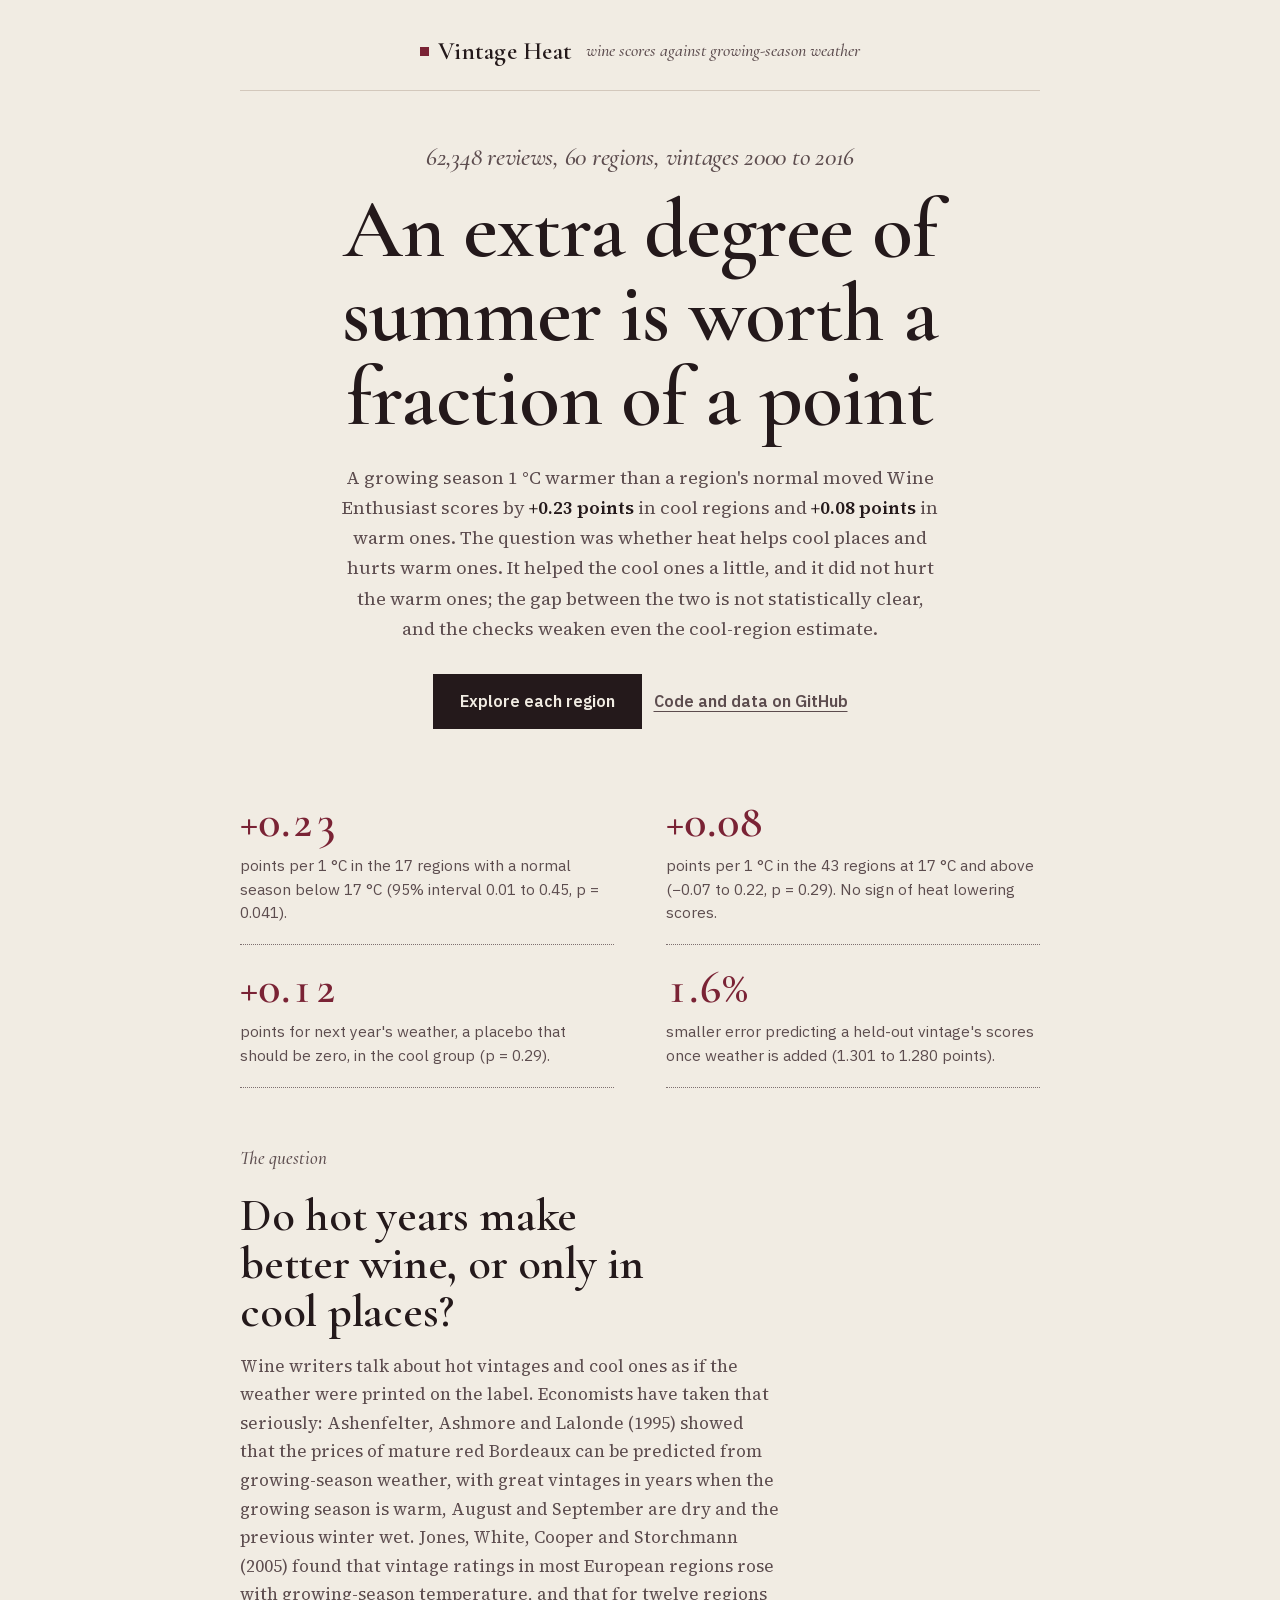
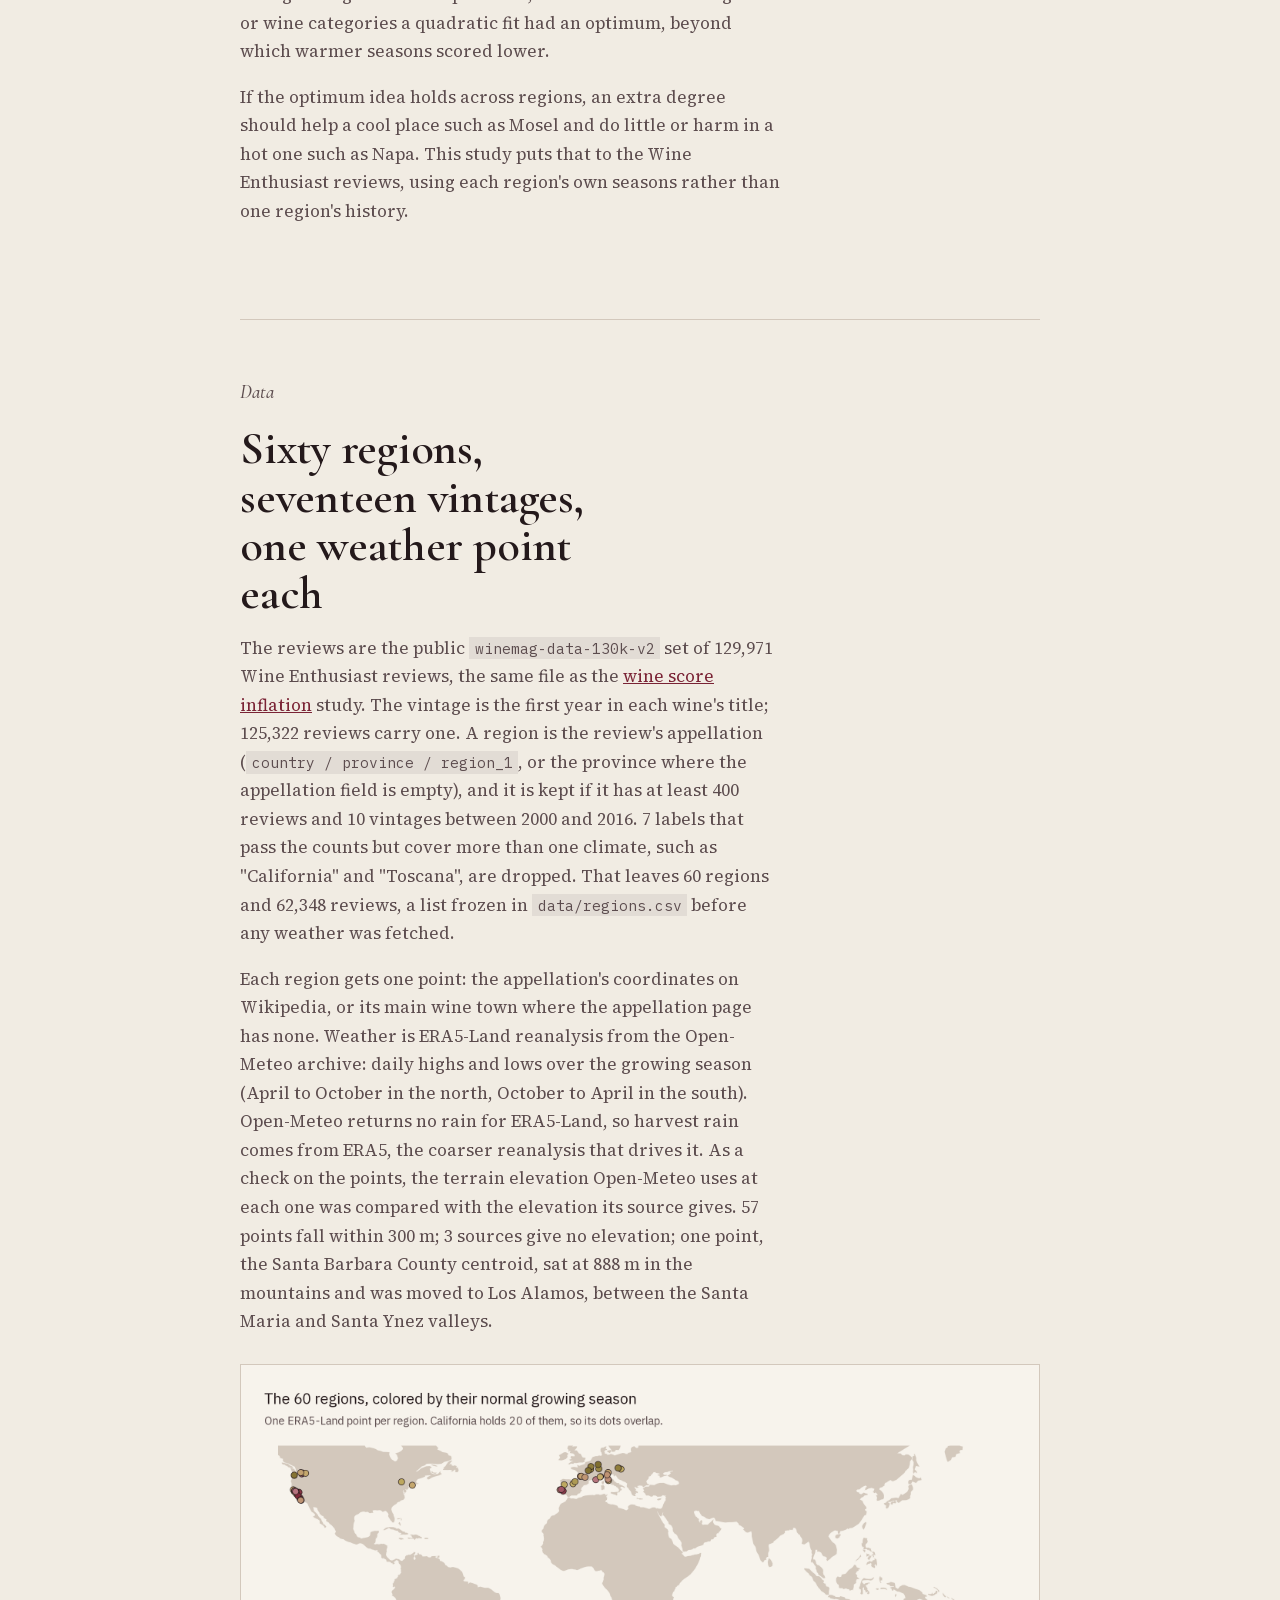
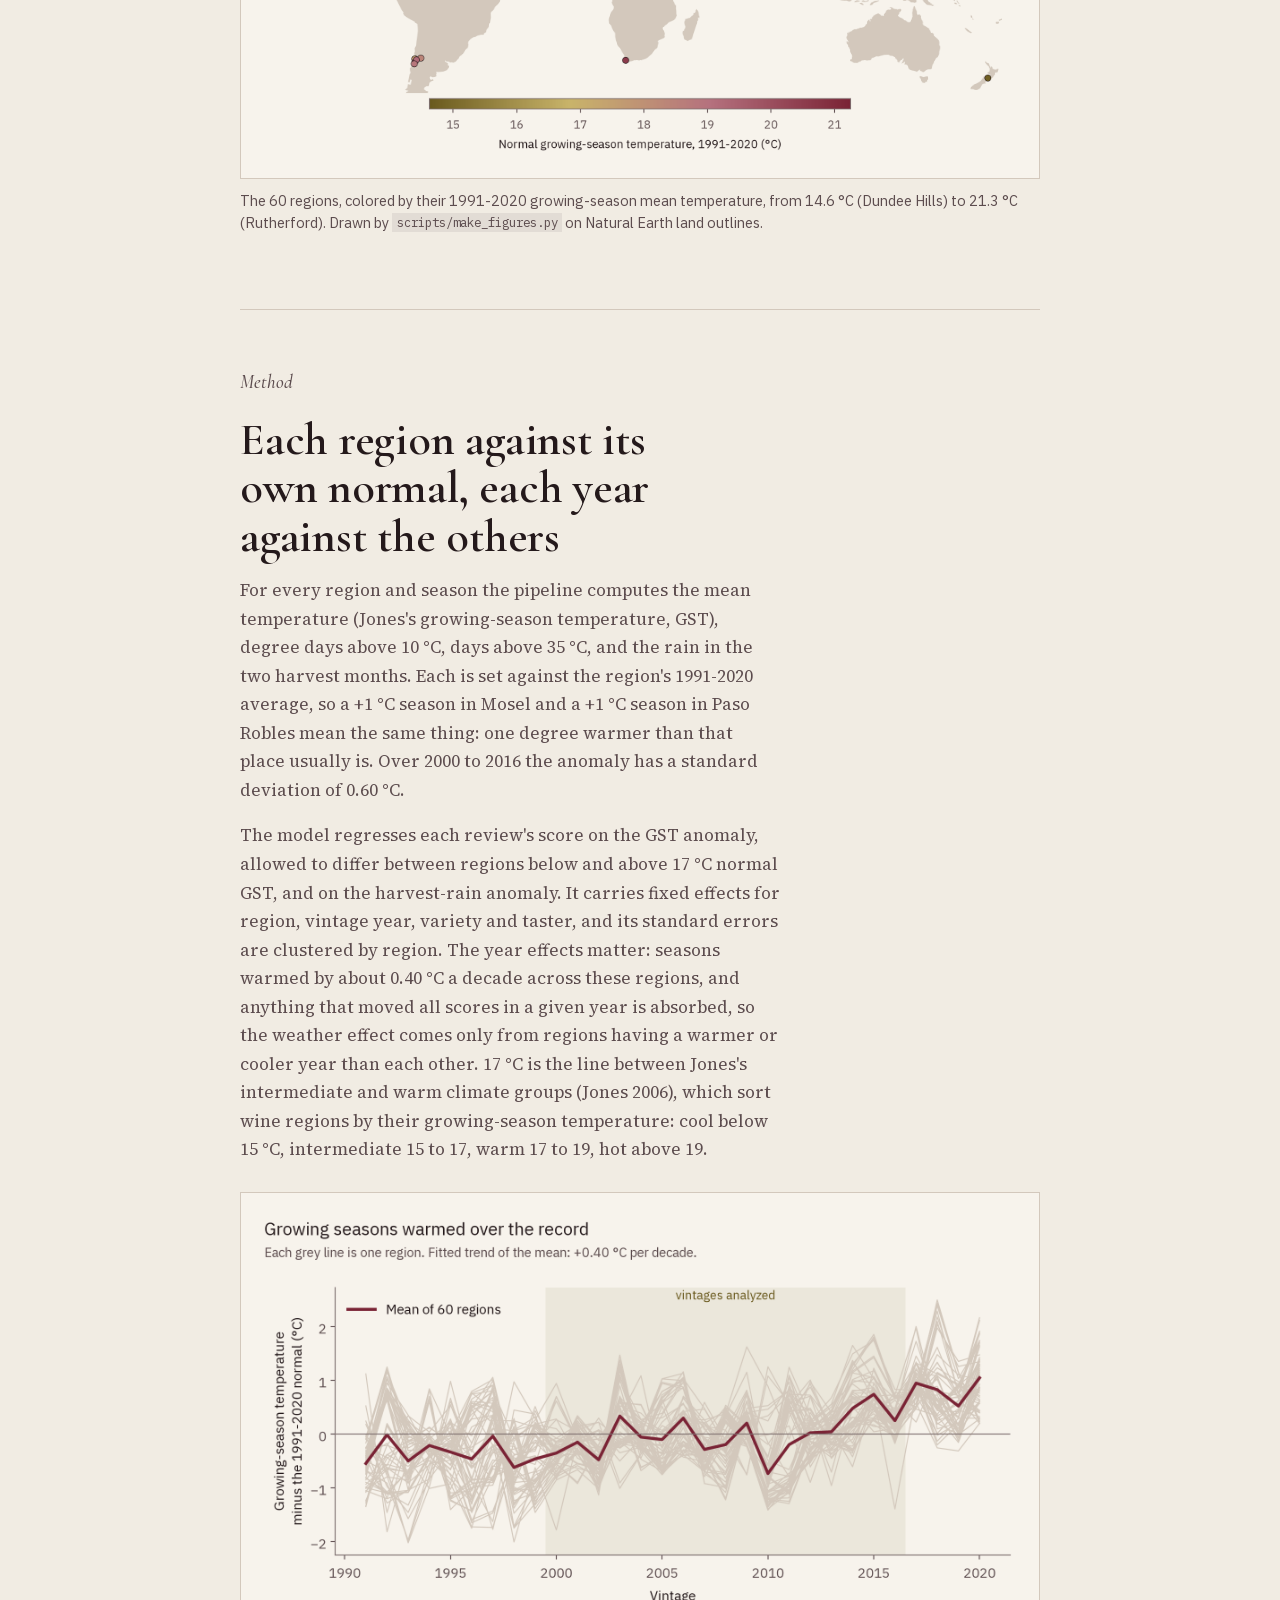
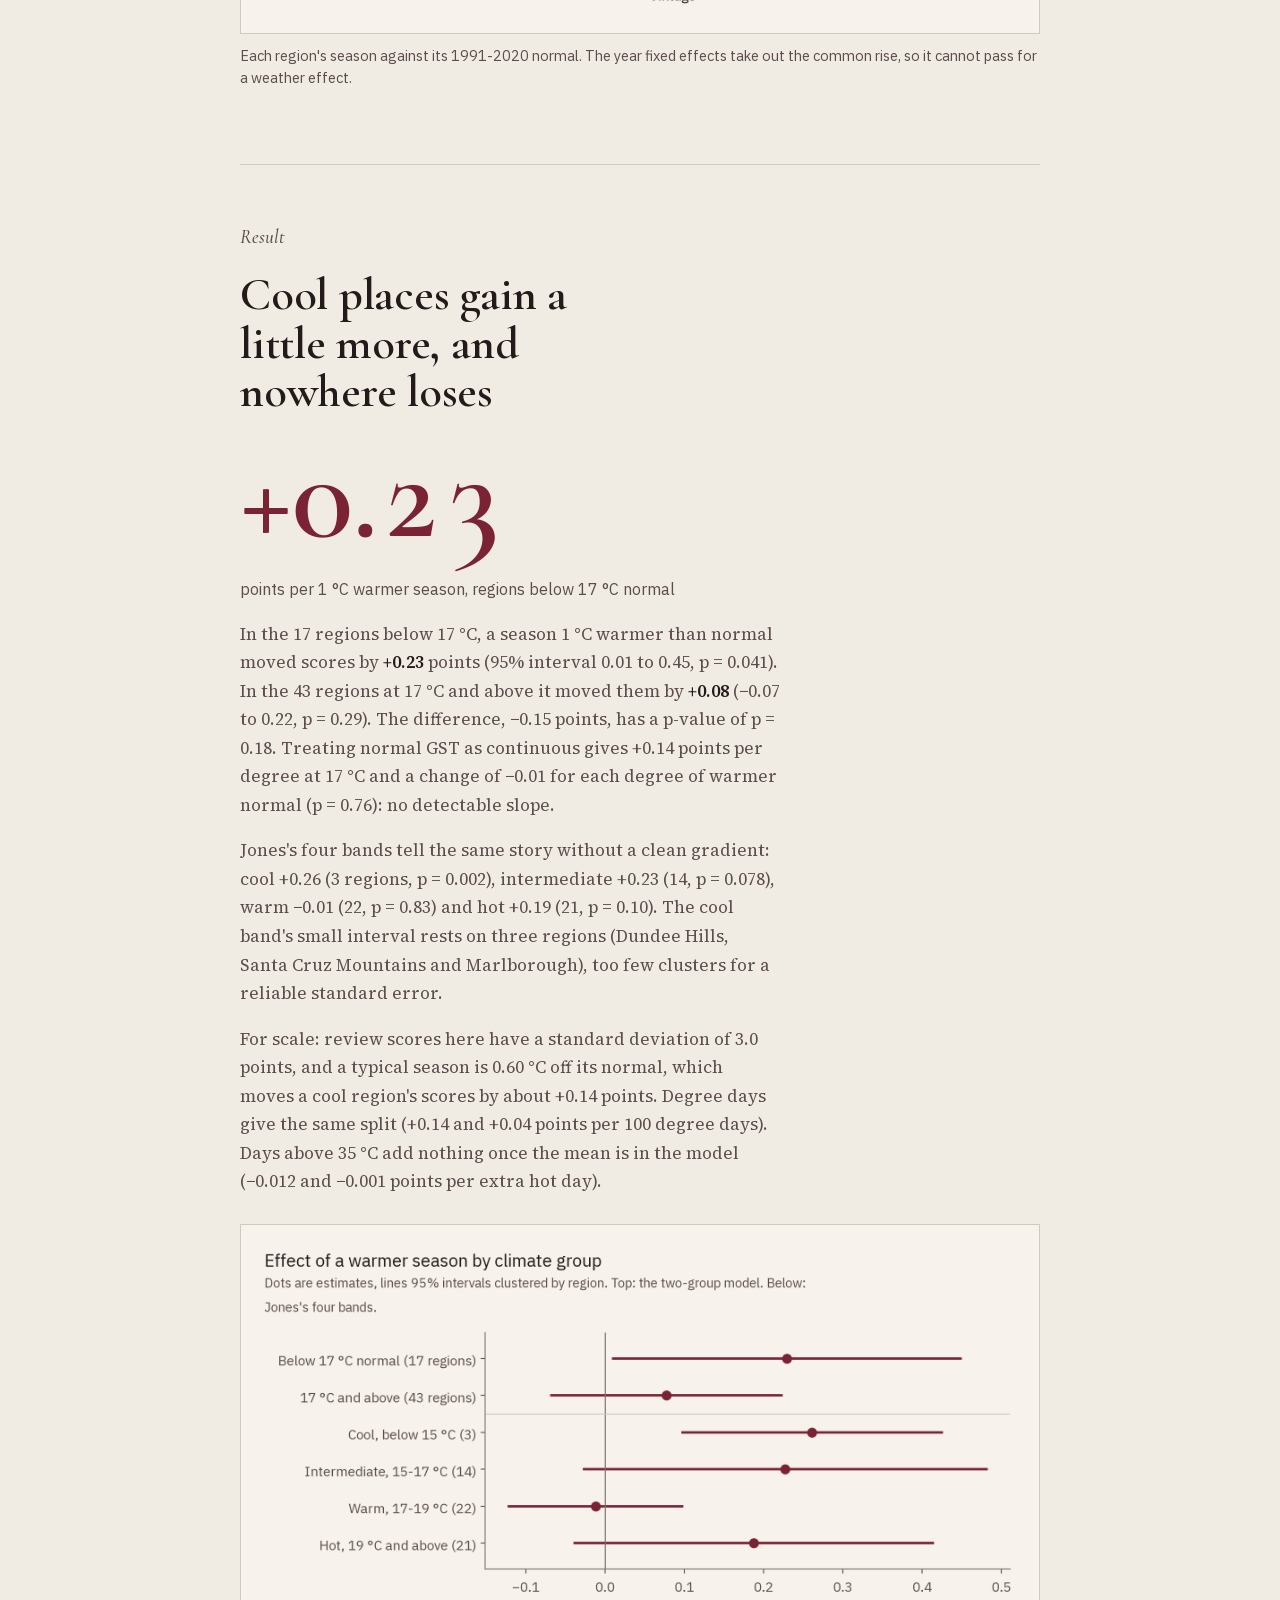
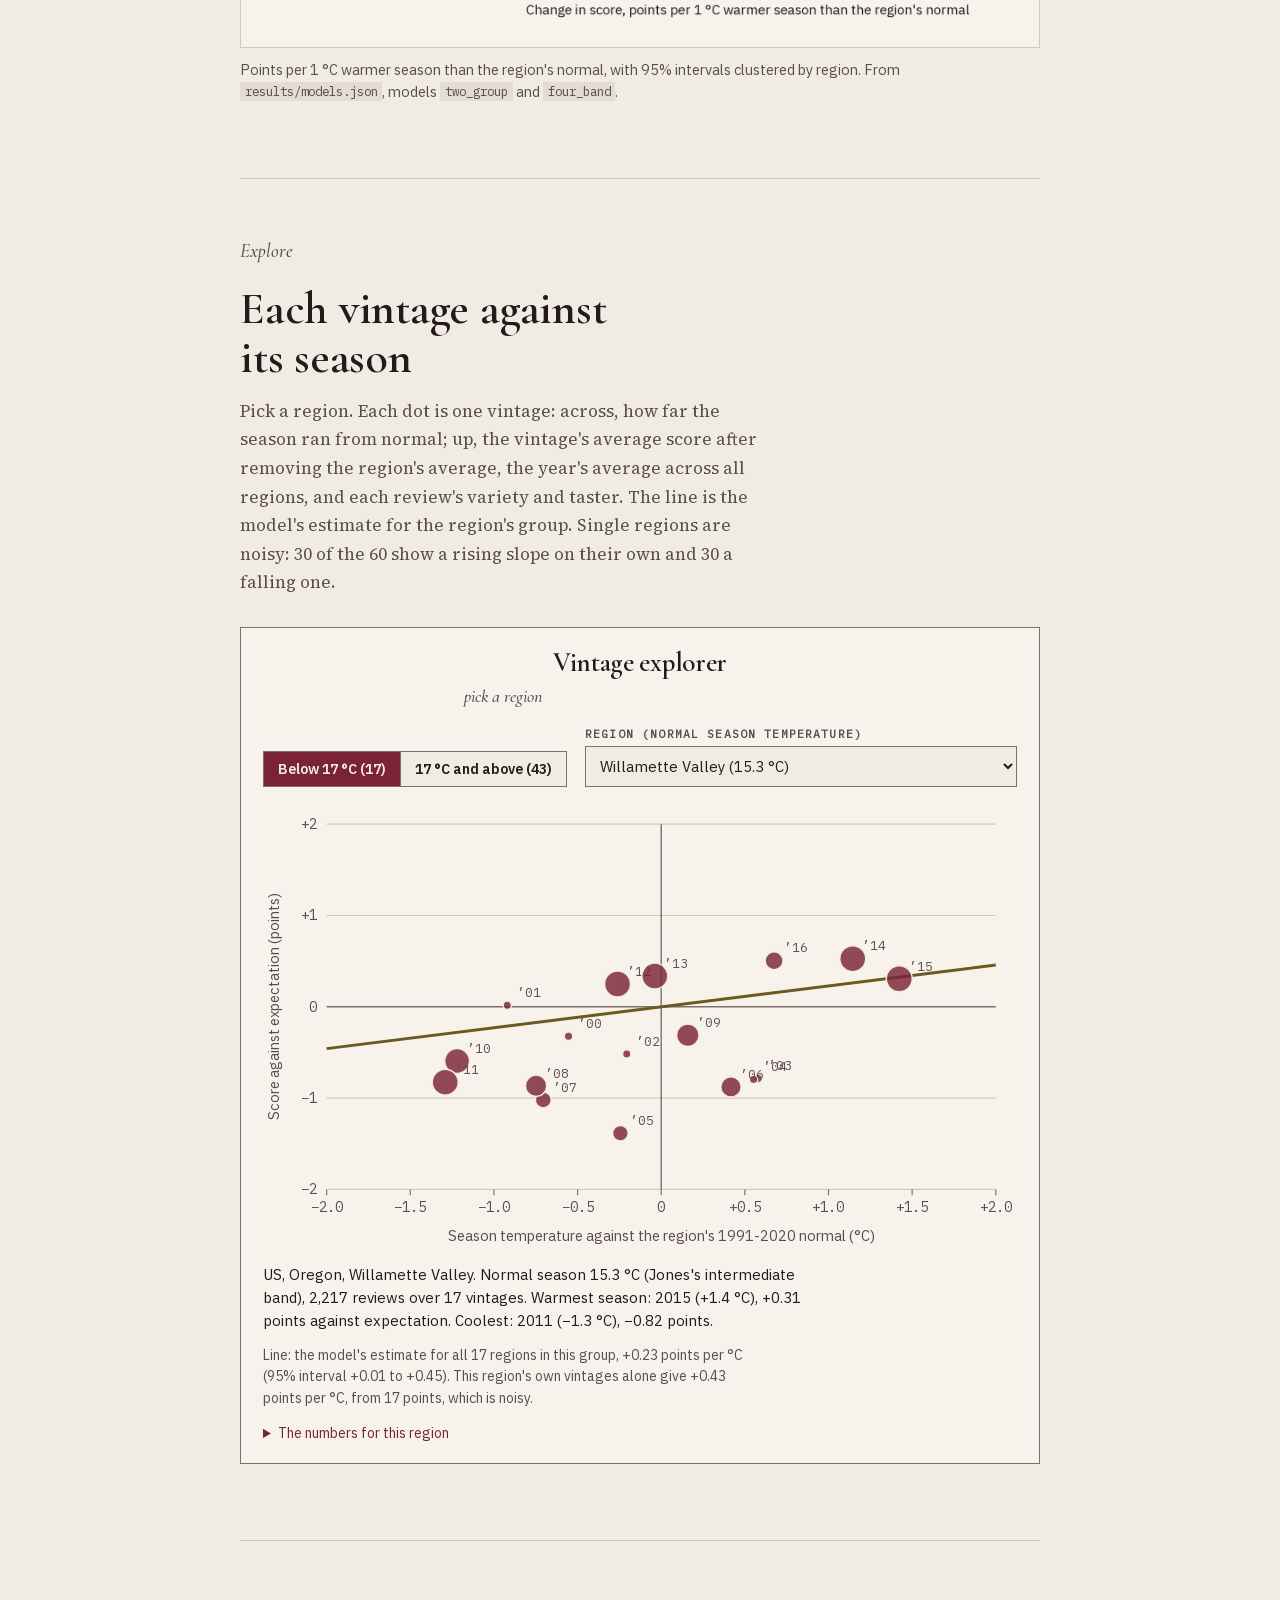
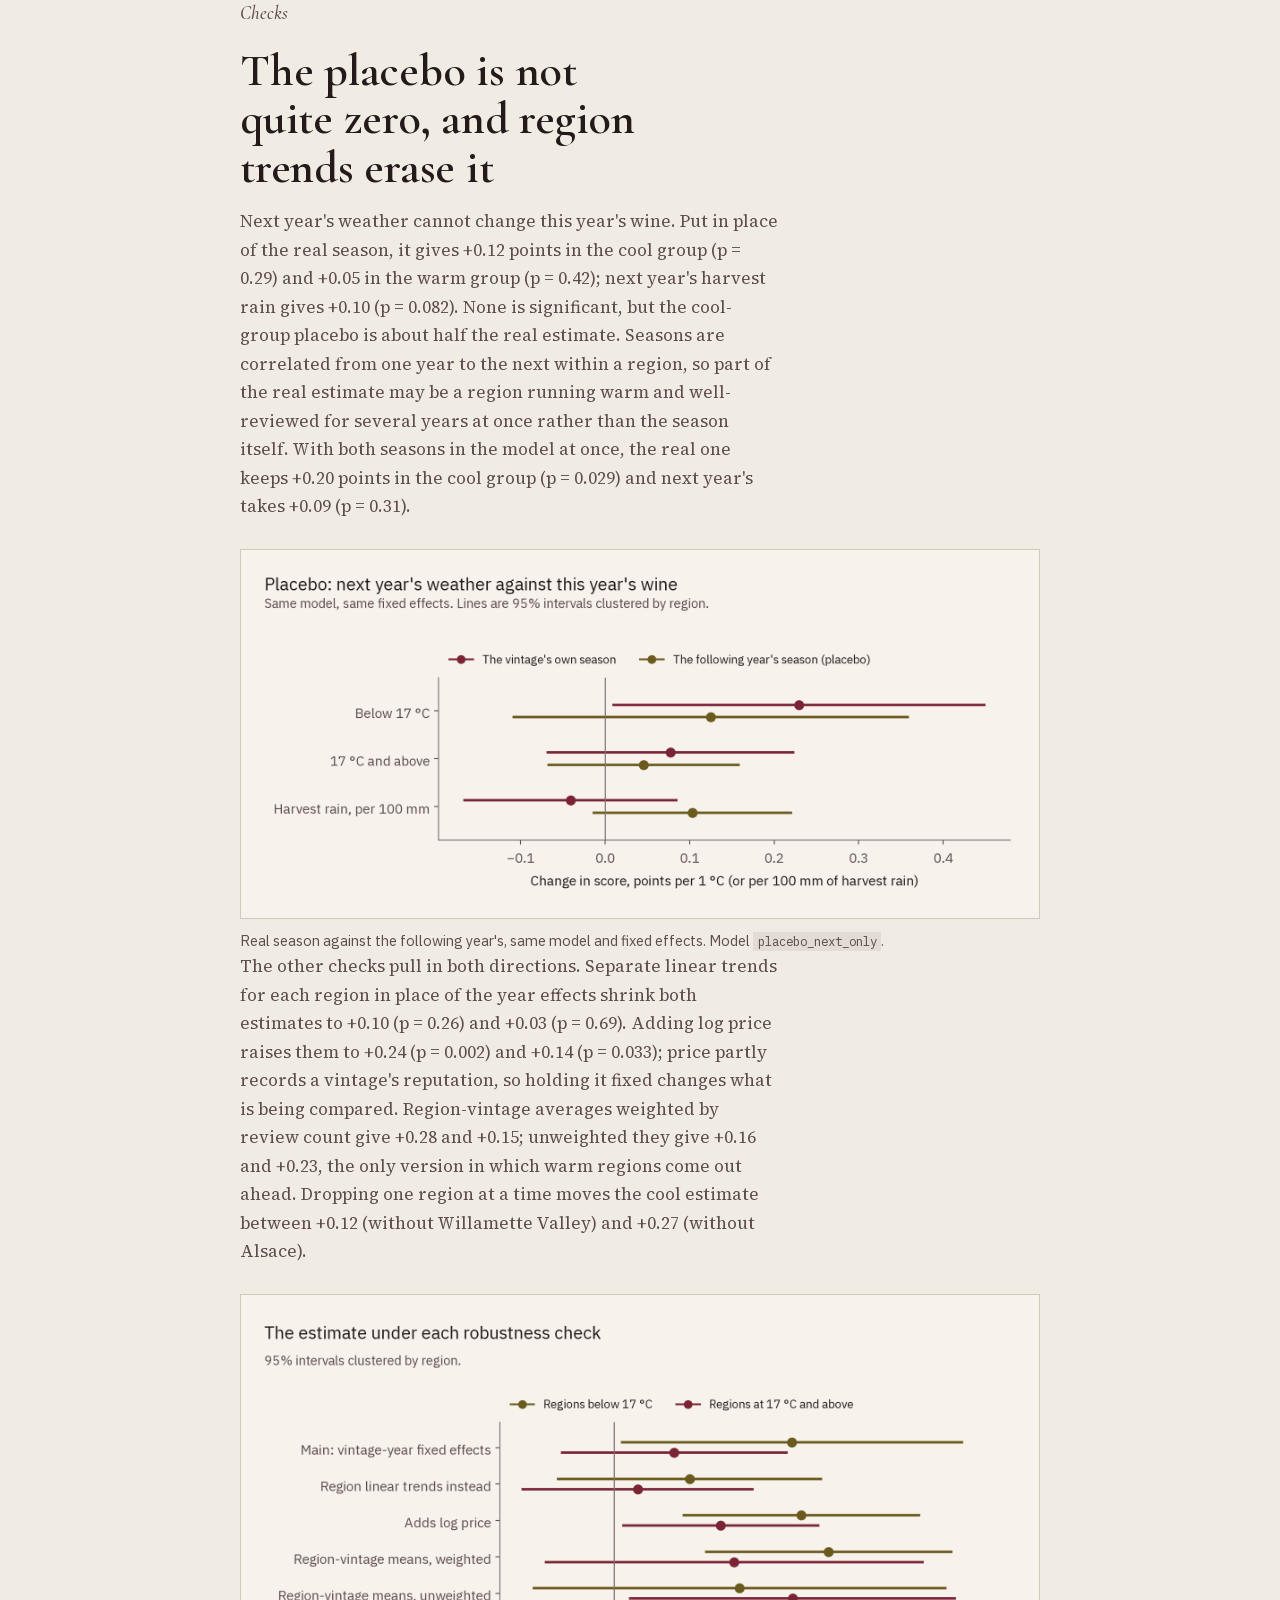
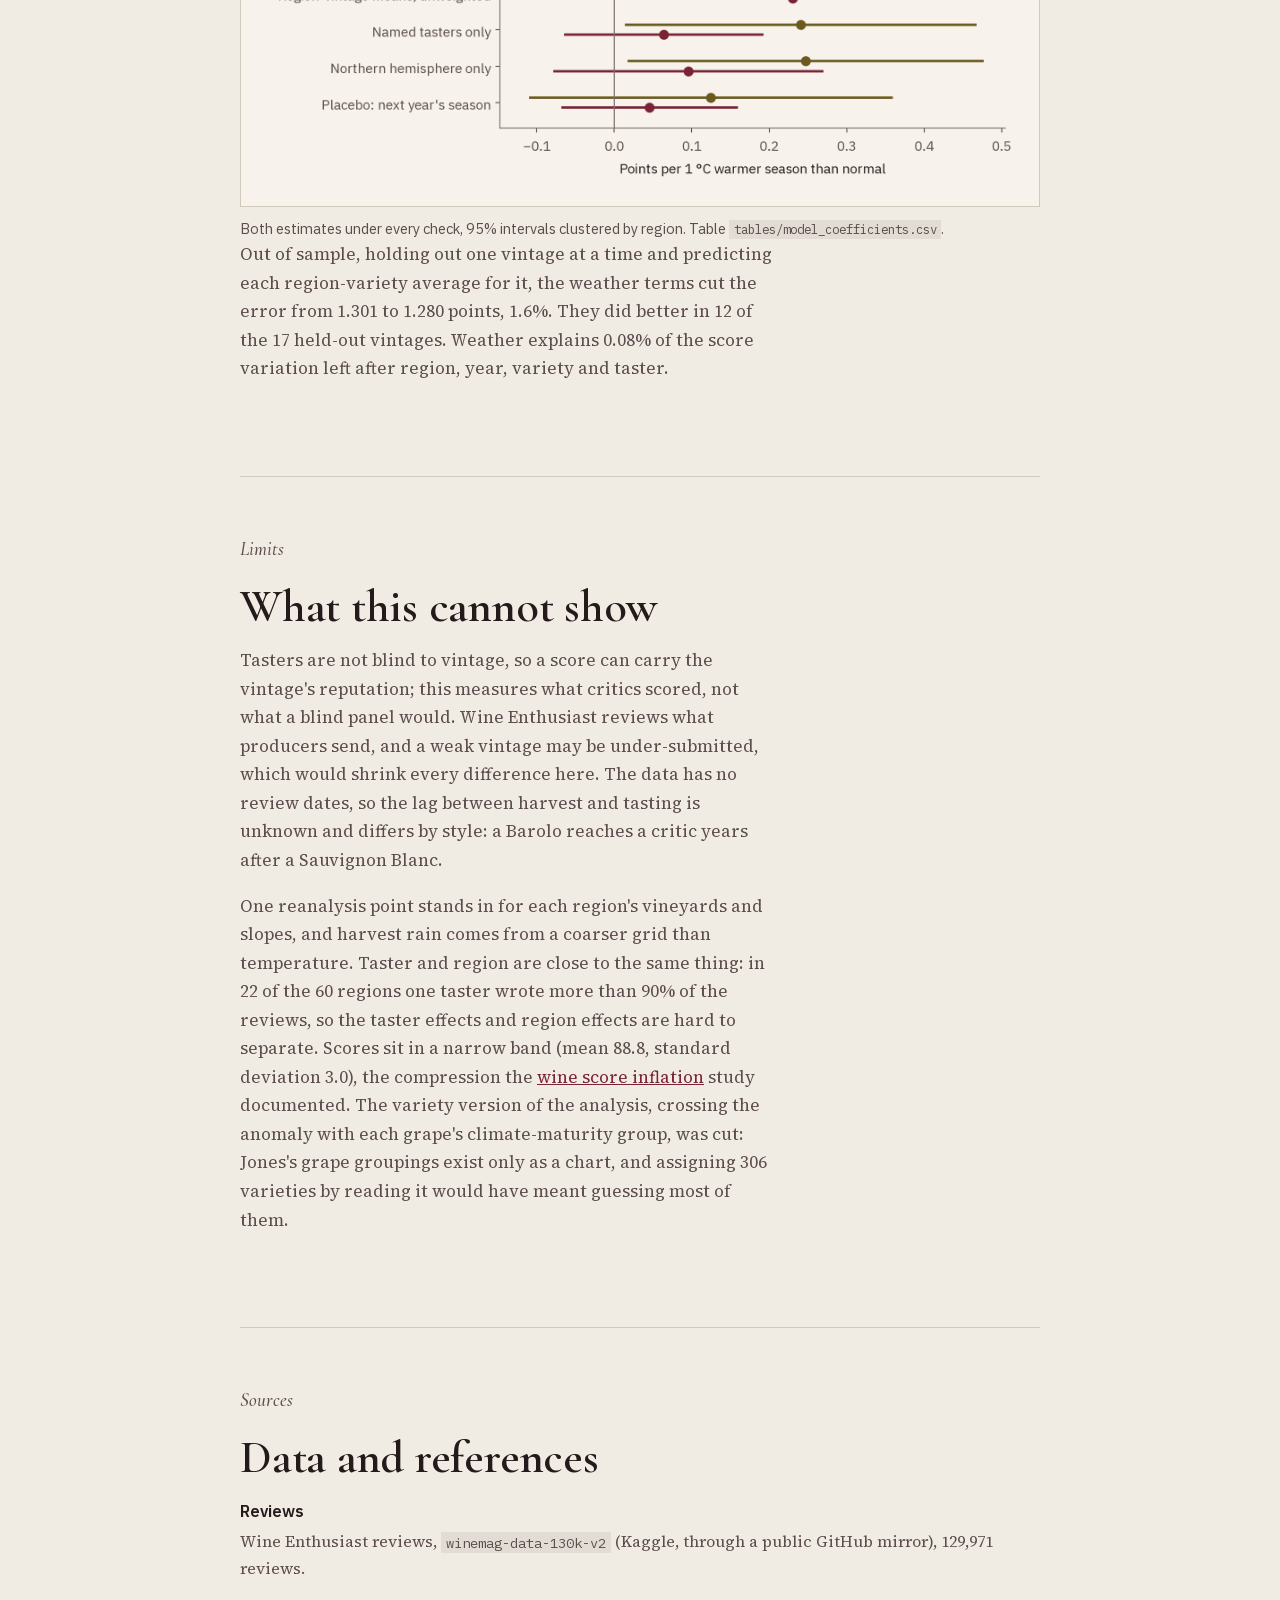
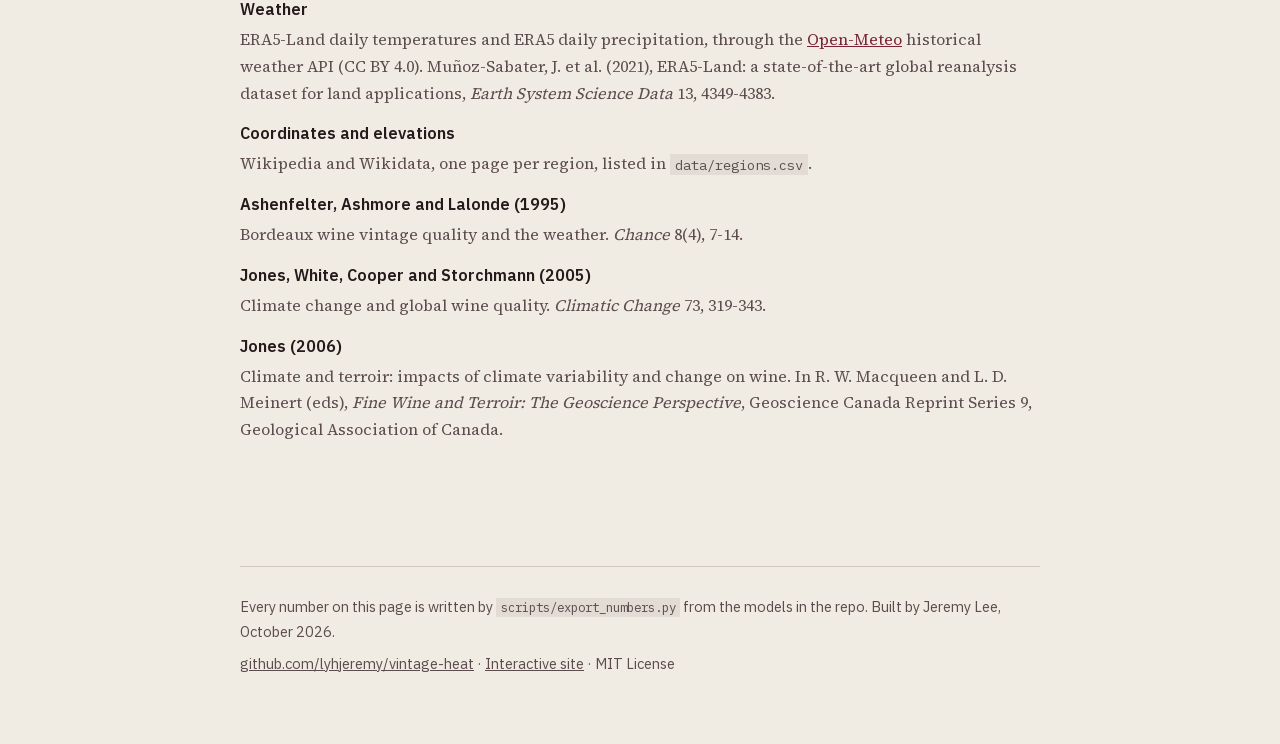
==== overview/index.html @ 33104a5f "Vintage Heat: growing-season weather against 62,348 wine reviews" ====
<!doctype html>
<html lang="en">
<head>
<meta charset="utf-8" />
<meta name="viewport" content="width=device-width, initial-scale=1, viewport-fit=cover" />
<title>Vintage Heat: does a hot growing season make better wine?</title>
<meta name="description" content="62,348 Wine Enthusiast reviews from 60 regions joined to ERA5-Land growing-season weather. A season 1 °C warmer than the region's normal moved scores by +0.23 points in cool regions and +0.08 in warm ones, and the effect never turned negative." />
<meta name="theme-color" content="#F1ECE3" />
<meta property="og:title" content="Vintage Heat" />
<meta property="og:description" content="Does a hot growing season make better wine, or only in cool places? 62,348 reviews, 60 regions, thirty years of weather." />
<meta property="og:type" content="article" />
<meta property="og:url" content="https://lyhjeremy.github.io/vintage-heat/overview/" />
<link href="" rel="stylesheet" />
<style>
  :root {
    --paper: #F1ECE3;
    --card: #F7F3EC;
    --plate: #F7F3EC;
    --ink: #24191B;
    --ink2: #5C4C4E;
    --muted: #5C4C4E;
    --rule: #D3C8BC;
    --accent: #7A2335;
    --accent2: #6A5A1E;
    --link: #7A2335;
    --serif: "Source Serif 4", "Iowan Old Style", "Palatino Linotype", Palatino, serif;
    --sans: "IBM Plex Sans", "Helvetica Neue", Helvetica, Arial, sans-serif;
    --mono: "IBM Plex Mono", "SF Mono", Menlo, Consolas, monospace;
    --display: "Cormorant Garamond", Garamond, "Iowan Old Style", serif;
    --edge: #7E7070;
    --spine:  92px;
    --col:    min(100% - 2.6rem, 62rem);
  }
  @media (prefers-color-scheme: dark) {
    :root {
      --paper: #1C1517;
      --card: #261D20;
      --plate: #261D20;
      --ink: #EDE3DD;
      --ink2: #B6A6A3;
      --muted: #B6A6A3;
      --rule: #413337;
      --accent: #E08A99;
      --accent2: #C9B46A;
      --link: #E08A99;
      --edge: #7A6A6C;
    }
  }

  @font-face{font-family:"Source Serif 4";src:url("../fonts/SourceSerif4-400.woff2")format("woff2");font-weight:400;font-display:swap}
  @font-face{font-family:"Source Serif 4";src:url("../fonts/SourceSerif4-600.woff2")format("woff2");font-weight:600;font-display:swap}
  @font-face{font-family:"IBM Plex Sans";src:url("../fonts/IBMPlexSans-400.woff2")format("woff2");font-weight:400;font-display:swap}
  @font-face{font-family:"IBM Plex Sans";src:url("../fonts/IBMPlexSans-600.woff2")format("woff2");font-weight:600;font-display:swap}
  @font-face{font-family:"IBM Plex Mono";src:url("../fonts/IBMPlexMono-400.woff2")format("woff2");font-weight:400;font-display:swap}

  * { box-sizing: border-box; border-radius: 0; }
  html { scroll-behavior: smooth; }
  body {
    margin: 0; background: var(--paper); color: var(--ink);
    font-family: var(--serif); font-size: clamp(17px, 0.55rem + 0.6vw, 19.5px);
    line-height: 1.68; -webkit-font-smoothing: antialiased; overflow-x: hidden;
  }
  img { max-width: 100%; height: auto; display: block; }
  a { color: var(--link); }
  :focus-visible { outline: 2px solid var(--accent); outline-offset: 3px; border-radius: 0; }
  strong { font-weight: 700; color: var(--ink); }
  code { font-family: var(--mono); font-size: .86em;
         background: color-mix(in srgb, var(--ink) 7%, transparent);
         padding: .12em .38em; border-radius: 0; }
  .wrap { width: var(--col); margin: 0 auto; }

  .eyebrow { font-family: var(--mono); font-weight: 600; font-size: 11.5px;
             letter-spacing: .17em; text-transform: uppercase; color: var(--muted);
             margin: 0 0 14px; }

  .masthead { display: flex; align-items: baseline; gap: 14px; flex-wrap: wrap; padding: 30px 0 0; }
  .logo { font-family: var(--sans); font-weight: 800; font-size: 21px;
          letter-spacing: -.02em; display: flex; align-items: center; gap: 9px; }
  .dot { width: 9px; height: 9px; border-radius: 0; background: var(--accent); flex: none; }
  .tagline { font-size: 15px; color: var(--ink2); font-family: var(--sans); }

  .hero { padding: 44px 0 54px; }
  .kicker { font-family: var(--sans); font-size: clamp(18px, 2.1vw, 23px); font-weight: 600;
            color: var(--muted); margin: 0 0 8px; letter-spacing: -.01em; }
  .hero h1 { font-family: var(--sans); font-size: clamp(37px, 6vw, 72px); font-weight: 800;
             letter-spacing: -.035em; line-height: 1.04; margin: 0; max-width: 17ch; }
  .hero-sub { margin: 24px 0 0; font-size: 1.06em; color: var(--ink2); max-width: 60ch; }

  .cta-row { display: flex; gap: 12px; flex-wrap: wrap; margin-top: 30px; align-items: center; }
  .btn { display: inline-block; padding: 13px 26px; border-radius: 0;
         font-family: var(--sans); font-weight: 700; font-size: 16px;
         text-decoration: none; border: 1px solid var(--ink); }
  .btn:hover { transform: translateY(-1px); }
  .btn-primary { background: var(--ink); color: var(--paper); }
  .textlink { font-family: var(--sans); font-size: 16px; font-weight: 600; color: var(--ink2);
              text-decoration: underline; text-underline-offset: 4px;
              text-decoration-thickness: 1px; }
  .textlink:hover { color: var(--ink); }

  .claims { display: grid; grid-template-columns: 1fr; gap: 0 52px; margin: 50px 0 0; }
  @media (min-width: 760px) { .claims { grid-template-columns: 1fr 1fr; } }
  .claim { padding: 18px 0 20px; border-top: 1px solid var(--rule); }
  .claim:first-child, .claim:nth-child(2) { border-top: 2px solid var(--ink); }
  @media (max-width: 759px) { .claim:nth-child(2) { border-top: 1px solid var(--rule); } }
  .claim .n { font-family: var(--sans); font-weight: 800; font-size: 40px; line-height: 1.05;
              color: var(--accent); letter-spacing: -.03em; font-variant-numeric: tabular-nums; }
  .claim h3 { margin: 0 0 6px; }
  .claim p { margin: 9px 0 0; font-size: 15.5px; color: var(--ink2); line-height: 1.5;
             font-family: var(--sans); }

  .route { position: relative; padding-bottom: 30px; }
  .route::before { content: ""; position: absolute; left: calc(var(--spine) / 2); top: 8px;
                   bottom: 80px; width: 2px; background: var(--rule); }
  .stop { position: relative; padding: 0 0 76px var(--spine); }
  .stop::before { content: ""; position: absolute; left: calc(var(--spine) / 2 - 7px); top: 7px;
                  width: 16px; height: 16px; border-radius: 0;
                  background: var(--paper); border: 2px solid var(--ink); box-sizing: border-box; }
  .stop--key::before { background: var(--accent); border-color: var(--accent); }
  .stop--warn::before { background: var(--accent2); border-color: var(--accent2); }
  .stop--end::before { background: var(--ink); }

  h2 { font-family: var(--sans); font-size: clamp(27px, 3.7vw, 38px); font-weight: 800;
       letter-spacing: -.027em; line-height: 1.13; margin: 12px 0 16px; max-width: 19ch; }
  h3 { font-family: var(--sans); font-size: 17px; font-weight: 700; margin: 0 0 7px;
       letter-spacing: -.012em; }
  .stop p { margin: 0 0 17px; max-width: 60ch; color: var(--ink2); }

  .bignum { font-family: var(--sans); font-weight: 800; font-size: clamp(74px, 10vw, 128px);
            line-height: .86; letter-spacing: -.05em; margin: 6px 0 4px; color: var(--accent);
            font-variant-numeric: tabular-nums; }
  .bignum-note { font-family: var(--sans); font-size: 16px; color: var(--muted); margin: 0 0 20px; }

  /* A white-background chart would glow in dark mode; the plate makes it read
     as a deliberately printed page instead. */
  figure { margin: 28px 0 0; }
  .plate { background: var(--plate); border: 1px solid var(--rule); border-radius: 0;
           padding: 14px; overflow: hidden; }
  .plate img { border-radius: 0; }
  .plate--flush { padding: 0; }
  .shot { border-radius: 0; border: 1px solid var(--rule);
          overflow: hidden; background: var(--card); }
  /* min() so the cap never exceeds the column on a phone */
  .shot--narrow { max-width: min(430px, 100%); }
  figcaption { margin-top: 11px; font-family: var(--sans); font-size: 14.5px;
               color: var(--muted); line-height: 1.5; }
  .panels { display: grid; grid-template-columns: repeat(auto-fit, minmax(258px, 1fr));
            gap: 22px; margin-top: 28px; }
  .panels figure { margin: 0; }

  .pull { margin: 30px 0 0; padding: 20px 25px; border-left: 3px solid var(--accent);
          background: color-mix(in srgb, var(--accent) 7%, transparent);
          border-radius: 0; }
  .pull p { margin: 0 0 9px; color: var(--ink); max-width: none; }
  .pull p:last-of-type { margin: 0; }
  .pull .who { font-family: var(--mono); font-size: 11px; letter-spacing: .12em;
               text-transform: uppercase; color: var(--muted); display: block; margin-top: 9px; }

  .grid { display: grid; grid-template-columns: repeat(auto-fit, minmax(238px, 1fr));
          gap: 1px; margin-top: 28px; background: var(--rule);
          border: 1px solid var(--rule); border-radius: 0; overflow: hidden; }
  .cell { background: var(--paper); padding: 22px 20px; }
  .cell p { font-size: 15px; margin: 0; color: var(--ink2); max-width: none;
            line-height: 1.55; font-family: var(--sans); }

  /* results tables: scroll inside their own box, never the page */
  .tablewrap { margin-top: 26px; overflow-x: auto; border: 1px solid var(--rule);
               border-radius: 0; background: var(--card); }
  table { border-collapse: collapse; width: 100%; min-width: 480px;
          font-family: var(--sans); font-size: 15.5px; }
  th, td { padding: 12px 16px; text-align: left; border-bottom: 1px solid var(--rule); }
  th { font-family: var(--mono); font-size: 11px; letter-spacing: .1em;
       text-transform: uppercase; color: var(--muted); font-weight: 600; }
  td { color: var(--ink2); font-variant-numeric: tabular-nums; }
  tr:last-child td { border-bottom: 0; }
  .win td { color: var(--ink); font-weight: 700;
            background: color-mix(in srgb, var(--accent) 8%, transparent); }

  /* real terminal output, quoted verbatim */
  .term { margin-top: 26px; background: #14141f; color: #e6e3da; border-radius: 0;
          padding: 18px 20px; overflow-x: auto;
          border: 1px solid #2a2a3a; }
  .term pre { margin: 0; font-family: var(--mono); font-size: 13px; line-height: 1.62;
              white-space: pre; }
  .term .c { color: #9aa08f; }
  .term .g { color: #7fd18f; }
  .term .y { color: #E3BC5E; }

  .specs { margin-top: 26px; border-top: 1px solid var(--rule); }
  .spec { display: grid; grid-template-columns: 1fr; gap: 2px;
          padding: 14px 0; border-bottom: 1px solid var(--rule); }
  @media (min-width: 700px) { .spec { grid-template-columns: 178px 1fr; gap: 24px; } }
  .spec dt { font-family: var(--mono); font-size: 11.5px; letter-spacing: .1em;
             text-transform: uppercase; color: var(--muted); padding-top: 4px; }
  .spec dd { margin: 0; font-size: 16px; color: var(--ink2); font-family: var(--sans); }

  .close { padding: 6px 0 80px var(--spine); position: relative; }
  .close h2 { max-width: 20ch; }
  footer { border-top: 1px solid var(--rule); padding: 28px 0 60px;
           font-family: var(--sans); font-size: 14.5px; color: var(--muted); }
  footer a { color: var(--ink2); }
  footer p { margin: 0 0 8px; }

  @media (max-width: 640px) {
    :root { --spine: 38px; }
    .hero { padding: 36px 0 46px; }
    .stop { padding-bottom: 58px; }
    .plate { padding: 9px; }
    .term { padding: 14px 14px; }
    .term pre { font-size: 11.5px; }
  }
  @media (prefers-reduced-motion: reduce) {
    html { scroll-behavior: auto; }
    .btn { }
  }
  @font-face{font-family:"Cormorant Garamond";src:url("../fonts/CormorantGaramond-600.woff2")format("woff2");font-weight:600;font-style:normal;font-display:swap}
  @font-face{font-family:"Cormorant Garamond";src:url("../fonts/CormorantGaramond-500i.woff2")format("woff2");font-weight:500;font-style:italic;font-display:swap}

  .btn:hover { transform: none; background: var(--accent); border-color: var(--accent); color: var(--paper); }
  .pull { border: 1px solid var(--edge); border-left: 1px solid var(--edge); background: transparent; }
  .term { background: var(--card); color: var(--ink); border: 1px solid var(--rule); }
  .term .c { color: var(--muted); } .term .g { color: var(--accent2); } .term .y { color: var(--accent); }
  .logo, .hero h1, h2, .claim .n, .bignum { font-family: var(--display); }

  /* Cellar: a printed wine list. Centered serif masthead, italic notes, dotted leaders. */
  :root { --col: min(100% - 2.6rem, 50rem); }
  .masthead { justify-content: center; text-align: center; border-bottom: 1px solid var(--rule); padding-bottom: 18px; }
  .logo { font-weight: 600; font-size: 25px; letter-spacing: .01em; }
  .tagline { font-family: var(--display); font-style: italic; font-size: 18px; }
  .hero { text-align: center; }
  .hero h1, .hero-sub { margin-left: auto; margin-right: auto; }
  .hero h1 { font-weight: 600; font-size: clamp(44px, 7vw, 84px); letter-spacing: -.01em; line-height: 1; max-width: 16ch; }
  .kicker { font-family: var(--display); font-style: italic; font-weight: 500; font-size: clamp(21px, 2.4vw, 26px); }
  .cta-row { justify-content: center; }
  .claims { text-align: left; }
  .claim, .claim:first-child, .claim:nth-child(2) { border-top: 0; border-bottom: 1px dotted var(--edge); }
  .claim .n { font-weight: 600; font-size: 46px; letter-spacing: 0; }
  h2 { font-weight: 600; font-size: clamp(32px, 4.4vw, 46px); letter-spacing: -.005em; line-height: 1.05; }
  .eyebrow { font-family: var(--display); font-style: italic; font-weight: 500; font-size: 19px;
             letter-spacing: 0; text-transform: none; color: var(--accent); }
  :root { --spine: 0px; }
  .route::before, .stop::before { display: none; }
  .stop { padding-left: 0; }
  .stop + .stop { border-top: 1px solid var(--rule); padding-top: 56px; }
  .bignum { font-weight: 600; letter-spacing: -.01em;
            line-height: 1.02; margin-bottom: 14px; }  /* Cormorant descenders hit the note at .86 */


  .stop .tablewrap table { min-width: 520px; }
  td.num, th.num { text-align: right; font-family: var(--mono); }
  .refs dt { font-family: var(--sans); font-weight: 600; font-size: 16px; color: var(--ink); margin-top: 14px; }
  .refs dd { margin: 3px 0 0; font-size: 16px; color: var(--ink2); }
  .explorer { margin-top: 26px; }
</style>
</head>
<body>
<link rel="stylesheet" href="../assets/explorer.css">

<div class="wrap">
  <header class="masthead">
    <div class="logo"><span class="dot" aria-hidden="true"></span>Vintage Heat</div>
    <div class="tagline">wine scores against growing-season weather</div>
  </header>

  <section class="hero">
    <p class="kicker">62,348 reviews, 60 regions, vintages 2000 to 2016</p>
    <h1>An extra degree of summer is worth a fraction of a point</h1>
    <p class="hero-sub">
      A growing season 1 °C warmer than a region's normal moved Wine Enthusiast scores by
      <strong>+0.23 points</strong> in cool regions and <strong>+0.08 points</strong> in
      warm ones. The question was whether heat helps cool places and hurts warm ones. It helped
      the cool ones a little, and it did not hurt the warm ones; the gap between the two is not
      statistically clear, and the checks weaken even the cool-region estimate.
    </p>
    <div class="cta-row">
      <a class="btn btn-primary" href="../">Explore each region</a>
      <a class="textlink" href="https://github.com/lyhjeremy/vintage-heat">Code and data on GitHub</a>
    </div>
    <div class="claims">
      <div class="claim">
        <div class="n">+0.23</div>
        <p>points per 1 °C in the 17 regions with a normal season below 17 °C
           (95% interval 0.01 to 0.45, p = 0.041).</p>
      </div>
      <div class="claim">
        <div class="n">+0.08</div>
        <p>points per 1 °C in the 43 regions at 17 °C and above (−0.07 to 0.22,
           p = 0.29). No sign of heat lowering scores.</p>
      </div>
      <div class="claim">
        <div class="n">+0.12</div>
        <p>points for next year's weather, a placebo that should be zero, in the cool group
           (p = 0.29).</p>
      </div>
      <div class="claim">
        <div class="n">1.6%</div>
        <p>smaller error predicting a held-out vintage's scores once weather is added
           (1.301 to 1.280 points).</p>
      </div>
    </div>
  </section>
</div>

<div class="wrap">
<div class="route">
  <section class="stop">
    <p class="eyebrow">The question</p>
    <h2>Do hot years make better wine, or only in cool places?</h2>
    <p>
      Wine writers talk about hot vintages and cool ones as if the weather were printed on the
      label. Economists have taken that seriously: Ashenfelter, Ashmore and Lalonde (1995)
      showed that the prices of mature red Bordeaux can be predicted from growing-season
      weather, with great vintages in years when the growing season is warm, August and
      September are dry and the previous winter wet. Jones, White, Cooper and Storchmann (2005)
      found that vintage ratings in most European regions rose with growing-season temperature,
      and that for twelve regions or wine categories a quadratic fit had an optimum, beyond
      which warmer seasons scored lower.
    </p>
    <p>
      If the optimum idea holds across regions, an extra degree should help a cool place
      such as Mosel and do little or harm in a hot one such as Napa. This study puts that to
      the Wine Enthusiast reviews, using each region's own seasons rather than one region's
      history.
    </p>
  </section>
  <section class="stop">
    <p class="eyebrow">Data</p>
    <h2>Sixty regions, seventeen vintages, one weather point each</h2>
    <p>
      The reviews are the public <code>winemag-data-130k-v2</code> set of 129,971
      Wine Enthusiast reviews, the same file as the
      <a href="https://lyhjeremy.github.io/wine-score-inflation/">wine score inflation</a> study.
      The vintage is the first year in each wine's title; 125,322 reviews carry one.
      A region is the review's appellation (<code>country / province / region_1</code>, or the
      province where the appellation field is empty), and it is kept if it has at least 400
      reviews and 10 vintages between 2000 and 2016. 7 labels that pass the counts
      but cover more than one climate, such as "California" and "Toscana", are dropped. That
      leaves 60 regions and 62,348 reviews, a list frozen in
      <code>data/regions.csv</code> before any weather was fetched.
    </p>
    <p>
      Each region gets one point: the appellation's coordinates on Wikipedia, or its main wine
      town where the appellation page has none. Weather is ERA5-Land reanalysis from the
      Open-Meteo archive: daily highs and lows over the growing season (April to October
      in the north, October to April in the south). Open-Meteo returns no rain for ERA5-Land,
      so harvest rain comes from ERA5, the coarser reanalysis that drives it. As a check on the points, the terrain
      elevation Open-Meteo uses at each one was compared with the elevation its source gives.
      57 points fall within 300 m; 3 sources give no elevation; one
      point, the Santa Barbara County centroid, sat at 888 m in the mountains and was moved
      to Los Alamos, between the Santa Maria and Santa Ynez valleys.
    </p>
    <figure>
      <div class="plate"><img width="2000" height="1000" src="../figures/04_map.png" loading="lazy"
        alt="World map with 60 dots: most in California, Oregon and Washington, the rest in France, Italy, Spain, Portugal, Germany, Austria, Chile, Argentina, South Africa and New Zealand. Normal growing-season temperatures run from 14.6 °C in Dundee Hills to 21.3 °C in Rutherford." /></div>
      <figcaption>The 60 regions, colored by their 1991-2020 growing-season mean temperature,
        from 14.6 °C (Dundee Hills) to 21.3 °C (Rutherford).
        Drawn by <code>scripts/make_figures.py</code> on Natural Earth land outlines.</figcaption>
    </figure>
  </section>

  <section class="stop">
    <p class="eyebrow">Method</p>
    <h2>Each region against its own normal, each year against the others</h2>
    <p>
      For every region and season the pipeline computes the mean temperature (Jones's
      growing-season temperature, GST), degree days above 10 °C, days above 35 °C, and the rain
      in the two harvest months. Each is set against the region's 1991-2020 average, so a
      +1 °C season in Mosel and a +1 °C season in Paso Robles mean the same thing: one degree
      warmer than that place usually is. Over 2000 to 2016 the anomaly has a standard deviation
      of 0.60 °C.
    </p>
    <p>
      The model regresses each review's score on the GST anomaly, allowed to differ between
      regions below and above 17 °C normal GST, and on the harvest-rain anomaly. It
      carries fixed effects for region, vintage year, variety and taster, and its standard
      errors are clustered by region. The year effects matter: seasons warmed by about
      0.40 °C a decade across these regions, and anything that moved all scores
      in a given year is absorbed, so the weather effect comes only from regions having a
      warmer or cooler year than each other. 17 °C is the line between Jones's
      intermediate and warm climate groups (Jones 2006), which sort wine regions by their
      growing-season temperature: cool below 15 °C, intermediate 15 to 17, warm 17 to 19,
      hot above 19.
    </p>
    <figure>
      <div class="plate"><img width="1720" height="920" src="../figures/01_anomaly_trend.png" loading="lazy"
        alt="Growing-season temperature anomalies for 60 regions from 1991 to 2020, rising at about 0.40 °C per decade on average." /></div>
      <figcaption>Each region's season against its 1991-2020 normal. The year fixed effects take
        out the common rise, so it cannot pass for a weather effect.</figcaption>
    </figure>
  </section>

  <section class="stop stop--key">
    <p class="eyebrow">Result</p>
    <h2>Cool places gain a little more, and nowhere loses</h2>
    <div class="bignum">+0.23</div>
    <p class="bignum-note">points per 1 °C warmer season, regions below 17 °C normal</p>
    <p>
      In the 17 regions below 17 °C, a season 1 °C warmer than normal moved
      scores by <strong>+0.23</strong> points (95% interval 0.01 to 0.45, p = 0.041). In the
      43 regions at 17 °C and above it moved them by <strong>+0.08</strong>
      (−0.07 to 0.22, p = 0.29). The difference, −0.15 points, has a p-value of p = 0.18.
      Treating normal GST as continuous gives +0.14 points per degree at 17 °C and
      a change of −0.01 for each degree of warmer normal (p = 0.76): no detectable
      slope.
    </p>
    <p>
      Jones's four bands tell the same story without a clean gradient: cool +0.26
      (3 regions, p = 0.002), intermediate +0.23
      (14, p = 0.078), warm −0.01 (22,
      p = 0.83) and hot +0.19 (21, p = 0.10). The cool band's
      small interval rests on three regions (Dundee Hills, Santa Cruz Mountains and
      Marlborough), too few clusters for a reliable standard error.
    </p>
    <p>
      For scale: review scores here have a standard deviation of 3.0 points, and a
      typical season is 0.60 °C off its normal, which moves a cool region's scores by
      about +0.14 points. Degree days give the same split (+0.14 and +0.04
      points per 100 degree days). Days above 35 °C add nothing once the mean is in the model
      (−0.012 and −0.001 points per extra hot day).
    </p>
    <figure>
      <div class="plate"><img width="1720" height="880" src="../figures/02_band_effects.png" loading="lazy"
        alt="Dot and interval chart: +0.23 points per degree below 17 °C with an interval just above zero, +0.08 above 17 °C with an interval spanning zero, and four Jones bands, three of whose intervals span zero." /></div>
      <figcaption>Points per 1 °C warmer season than the region's normal, with 95% intervals
        clustered by region. From <code>results/models.json</code>, models <code>two_group</code>
        and <code>four_band</code>.</figcaption>
    </figure>
  </section>

  <section class="stop">
    <p class="eyebrow">Explore</p>
    <h2>Each vintage against its season</h2>
    <p>
      Pick a region. Each dot is one vintage: across, how far the season ran from normal; up,
      the vintage's average score after removing the region's average, the year's average
      across all regions, and each review's variety and taster. The line is the model's
      estimate for the region's group. Single regions are noisy: 30 of the
      60 show a rising slope on their own and 30 a falling one.
    </p>
    <section class="explorer" data-explorer data-src="../assets/data.json" aria-labelledby="ex-h">
      <h3 id="ex-h">Vintage explorer</h3>
      <p class="ex-sub">pick a region</p>
      <div class="ex-skeleton" aria-hidden="true"></div>
      <div class="ex-body" hidden>
        <div class="ex-controls">
          <div class="ex-seg" role="group" aria-label="Climate group">
            <button type="button" data-group="cool" aria-pressed="true">Below 17 °C (17)</button>
            <button type="button" data-group="warm" aria-pressed="false">17 °C and above (43)</button>
          </div>
          <div class="ex-pick">
            <label for="ex-region">Region (normal season temperature)</label>
            <select id="ex-region"></select>
          </div>
        </div>
        <div class="ex-chart"></div>
        <div class="ex-read" aria-live="polite"></div>
        <details class="ex-table">
          <summary>The numbers for this region</summary>
          <div class="wrap-x"><table>
            <thead><tr><th>Vintage</th><th class="num">Season vs normal, °C</th><th class="num">Score vs expected</th><th class="num">Mean score</th><th class="num">Reviews</th></tr></thead>
            <tbody></tbody>
          </table></div>
        </details>
      </div>
      <noscript><p>The explorer needs JavaScript.</p></noscript>
    </section>
  </section>

  <section class="stop">
    <p class="eyebrow">Checks</p>
    <h2>The placebo is not quite zero, and region trends erase it</h2>
    <p>
      Next year's weather cannot change this year's wine. Put in place of the real season, it
      gives +0.12 points in the cool group (p = 0.29) and +0.05 in the warm
      group (p = 0.42); next year's harvest rain gives +0.10 (p = 0.082). None is
      significant, but the cool-group placebo is about half the real estimate. Seasons are
      correlated from one year to the next within a region, so part of the real estimate may be
      a region running warm and well-reviewed for several years at once rather than the
      season itself. With both seasons in the model at once, the real one keeps
      +0.20 points in the cool group (p = 0.029) and next year's takes +0.09
      (p = 0.31).
    </p>
    <figure>
      <div class="plate"><img width="1720" height="760" src="../figures/03_placebo.png" loading="lazy"
        alt="The vintage's own season against the following year's season for both groups and for harvest rain. Placebo estimates are smaller than the real ones but not zero; every placebo interval spans zero." /></div>
      <figcaption>Real season against the following year's, same model and fixed effects.
        Model <code>placebo_next_only</code>.</figcaption>
    </figure>
    <p>
      The other checks pull in both directions. Separate linear trends for each region in
      place of the year effects shrink both estimates to +0.10 (p = 0.26) and
      +0.03 (p = 0.69). Adding log price raises them to +0.24 (p = 0.002) and +0.14 (p = 0.033); price
      partly records a vintage's reputation, so holding it fixed changes what is being
      compared. Region-vintage averages weighted by review count give +0.28 and
      +0.15; unweighted they give +0.16 and +0.23, the only version in
      which warm regions come out ahead. Dropping one region at a time moves the cool estimate
      between +0.12 (without Willamette Valley) and +0.27 (without
      Alsace).
    </p>
    <figure>
      <div class="plate"><img width="1720" height="1080" src="../figures/05_robustness.png" loading="lazy"
        alt="Estimates for both groups under eight specifications. The cool-group estimate is positive in all of them, but its interval crosses zero under region trends, unweighted cell means and the placebo. The warm-group interval crosses zero in six of eight." /></div>
      <figcaption>Both estimates under every check, 95% intervals clustered by region. Table
        <code>tables/model_coefficients.csv</code>.</figcaption>
    </figure>
    <p>
      Out of sample, holding out one vintage at a time and predicting each region-variety
      average for it, the weather terms cut the error from 1.301 to 1.280
      points, 1.6%. They did better in 12 of the 17 held-out
      vintages. Weather explains 0.08% of the score variation left after region,
      year, variety and taster.
    </p>
  </section>

  <section class="stop">
    <p class="eyebrow">Limits</p>
    <h2>What this cannot show</h2>
    <p>
      Tasters are not blind to vintage, so a score can carry the vintage's reputation; this
      measures what critics scored, not what a blind panel would. Wine Enthusiast reviews
      what producers send, and a weak vintage may be under-submitted, which would shrink every
      difference here. The data has no review dates, so the lag between harvest and tasting
      is unknown and differs by style: a Barolo reaches a critic years after a Sauvignon Blanc.
    </p>
    <p>
      One reanalysis point stands in for each region's vineyards and slopes, and harvest rain
      comes from a coarser grid than temperature. Taster and region are close to the same
      thing: in 22 of the 60 regions one taster wrote more than 90% of
      the reviews, so the taster effects and region effects are hard to separate. Scores sit in
      a narrow band (mean 88.8, standard deviation 3.0), the compression the
      <a href="https://lyhjeremy.github.io/wine-score-inflation/">wine score inflation</a>
      study documented. The variety version of the analysis, crossing the anomaly with each
      grape's climate-maturity group, was cut: Jones's grape groupings exist only as a chart,
      and assigning 306 varieties by reading it would have meant guessing most of
      them.
    </p>
  </section>

  <section class="stop">
    <p class="eyebrow">Sources</p>
    <h2>Data and references</h2>
    <dl class="refs">
      <dt>Reviews</dt>
      <dd>Wine Enthusiast reviews, <code>winemag-data-130k-v2</code> (Kaggle, through a public GitHub mirror), 129,971 reviews.</dd>
      <dt>Weather</dt>
      <dd>ERA5-Land daily temperatures and ERA5 daily precipitation, through the <a href="https://open-meteo.com/">Open-Meteo</a> historical weather API (CC BY 4.0). Muñoz-Sabater, J. et al. (2021), ERA5-Land: a state-of-the-art global reanalysis dataset for land applications, <i>Earth System Science Data</i> 13, 4349-4383.</dd>
      <dt>Coordinates and elevations</dt>
      <dd>Wikipedia and Wikidata, one page per region, listed in <code>data/regions.csv</code>.</dd>
      <dt>Ashenfelter, Ashmore and Lalonde (1995)</dt>
      <dd>Bordeaux wine vintage quality and the weather. <i>Chance</i> 8(4), 7-14.</dd>
      <dt>Jones, White, Cooper and Storchmann (2005)</dt>
      <dd>Climate change and global wine quality. <i>Climatic Change</i> 73, 319-343.</dd>
      <dt>Jones (2006)</dt>
      <dd>Climate and terroir: impacts of climate variability and change on wine. In R. W. Macqueen and L. D. Meinert (eds), <i>Fine Wine and Terroir: The Geoscience Perspective</i>, Geoscience Canada Reprint Series 9, Geological Association of Canada.</dd>
    </dl>
  </section>
</div>

<footer>
  <p>Every number on this page is written by <code>scripts/export_numbers.py</code> from the models in the repo. Built by Jeremy Lee, October 2026.</p>
  <p><a href="https://github.com/lyhjeremy/vintage-heat">github.com/lyhjeremy/vintage-heat</a> · <a href="../">Interactive site</a> · MIT License</p>
</footer>
</div>
<script src="../assets/explorer.js"></script>
</body>
</html>
---- assets/explorer.css ----
/* Vintage explorer. Works under the landing page tokens (--signal, --ink-2) and the
   overview builder's (--accent, --ink2) through fallbacks. */
.explorer { margin: 30px 0 0; border: 1px solid var(--edge, var(--rule)); background: var(--panel, var(--card)); padding: 20px 22px 18px; text-align: left; }
.explorer h3 { font-family: var(--font-display, var(--display)); font-weight: 600; font-size: 27px; line-height: 1.1; margin: 0 0 4px; text-align: center; }
.explorer .ex-sub { font-family: var(--font-display, var(--display)); font-style: italic; font-weight: 500; font-size: 18px; color: var(--ink-2, var(--ink2)); text-align: center; margin: 0 0 16px; }
.ex-controls { display: flex; flex-wrap: wrap; gap: 12px 18px; align-items: flex-end; }
.ex-seg { display: flex; border: 1px solid var(--edge, var(--muted)); }
.ex-seg button { font: 600 14px/1 var(--font-body, var(--sans)); padding: 10px 14px; background: var(--paper); color: var(--ink); border: 0; cursor: pointer; }
.ex-seg button + button { border-left: 1px solid var(--edge, var(--muted)); }
.ex-seg button[aria-pressed="true"] { background: var(--signal, var(--accent)); color: var(--paper); }
.ex-seg button:hover { background: var(--ink); color: var(--paper); }
.ex-pick { flex: 1 1 15rem; min-width: 0; }
.ex-pick label { display: block; font: 600 11.5px/1 var(--font-mono, var(--mono)); letter-spacing: .1em; text-transform: uppercase; color: var(--ink-2, var(--muted)); margin-bottom: 7px; }
.ex-pick select { width: 100%; font: 400 15px var(--font-body, var(--sans)); padding: 9px 10px; background: var(--paper); color: var(--ink); border: 1px solid var(--edge, var(--muted)); border-radius: 0; }
.ex-seg button:focus-visible, .ex-pick select:focus-visible { outline: 2px solid var(--signal, var(--accent)); outline-offset: 2px; }
.ex-chart { margin-top: 16px; }
.ex-chart svg { display: block; width: 100%; height: auto; }
.ex-grid { stroke: var(--rule); stroke-width: 1; }
.ex-zero { stroke: var(--edge, var(--muted)); stroke-width: 1.2; }
.ex-axis { stroke: var(--edge, var(--muted)); }
.ex-tick { font: 400 12px var(--font-mono, var(--mono)); fill: var(--ink-2, var(--ink2)); }
.ex-label { font: 400 12.5px var(--font-body, var(--sans)); fill: var(--ink-2, var(--ink2)); }
.ex-fit { stroke: var(--signal-2, var(--accent2)); stroke-width: 2.4; }
.ex-dot { fill: var(--signal, var(--accent)); fill-opacity: .82; stroke: var(--paper); stroke-width: 1.2; }
.ex-yr { font: 400 11px var(--font-mono, var(--mono)); fill: var(--ink-2, var(--ink2)); }
.ex-read p { font: 400 15px/1.55 var(--font-body, var(--sans)); color: var(--ink); margin: 12px 0 0; }
.ex-read .ex-note { color: var(--ink-2, var(--ink2)); font-size: 14px; }
.ex-table { margin-top: 12px; font-family: var(--font-body, var(--sans)); font-size: 14px; }
.ex-table summary { cursor: pointer; color: var(--signal, var(--accent)); }
.ex-table .wrap-x { overflow-x: auto; }
.ex-table table { border-collapse: collapse; width: 100%; min-width: 0; margin-top: 8px; font-size: 13.5px; }
.ex-table th { font: 600 11px var(--font-body, var(--sans)); text-transform: uppercase; letter-spacing: .06em; text-align: left; border-bottom: 2px solid var(--ink); padding: 6px 8px; color: var(--ink-2, var(--muted)); }
.ex-table td { border-bottom: 1px solid var(--rule); padding: 5px 8px; color: var(--ink); }
.ex-table td.num, .ex-table th.num { text-align: right; font-family: var(--font-mono, var(--mono)); }
.ex-skeleton { height: 420px; background: var(--rule); margin-top: 12px; }
@media (prefers-reduced-motion: no-preference) {
  .ex-skeleton { animation: exsk 1.6s ease-in-out infinite; }
  @keyframes exsk { 0%, 100% { opacity: 1 } 50% { opacity: .55 } }
}
@media (max-width: 560px) {
  .explorer { padding: 16px 12px 14px; }
  .ex-skeleton { height: 300px; }
}
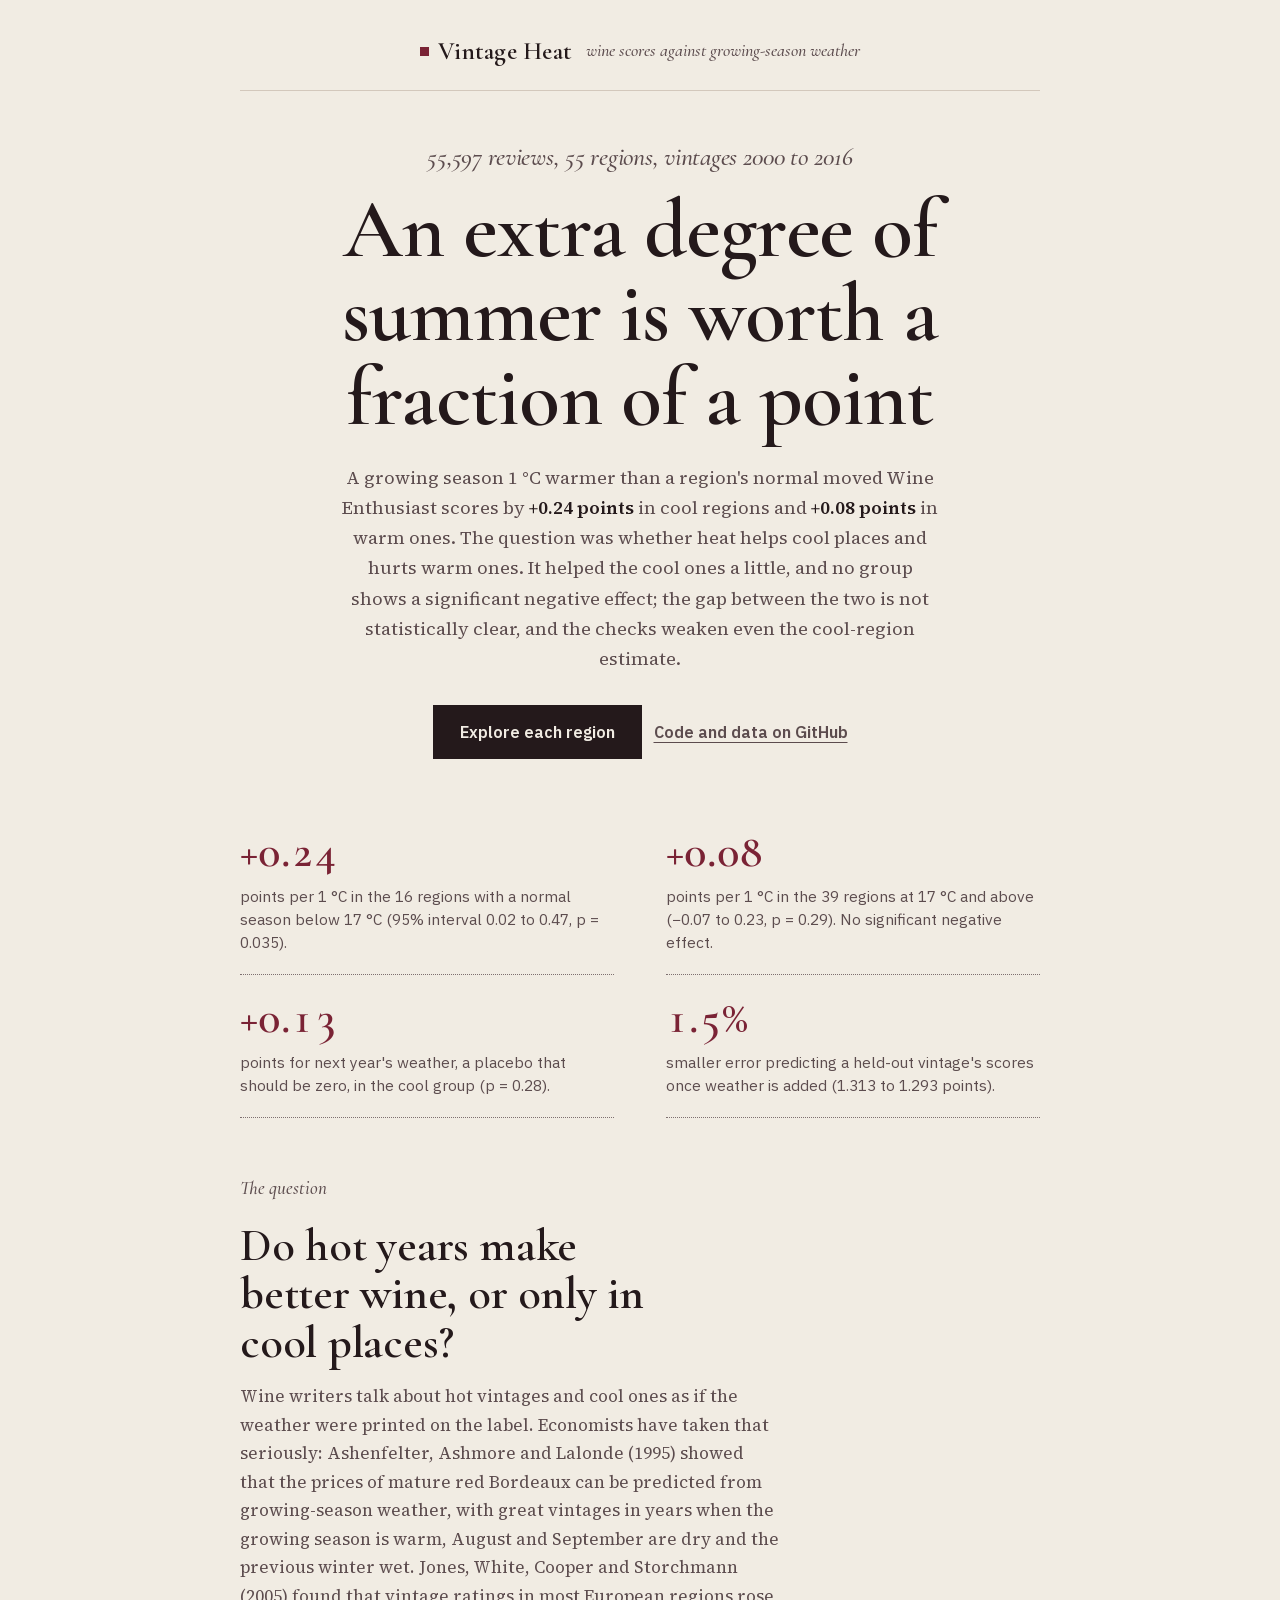
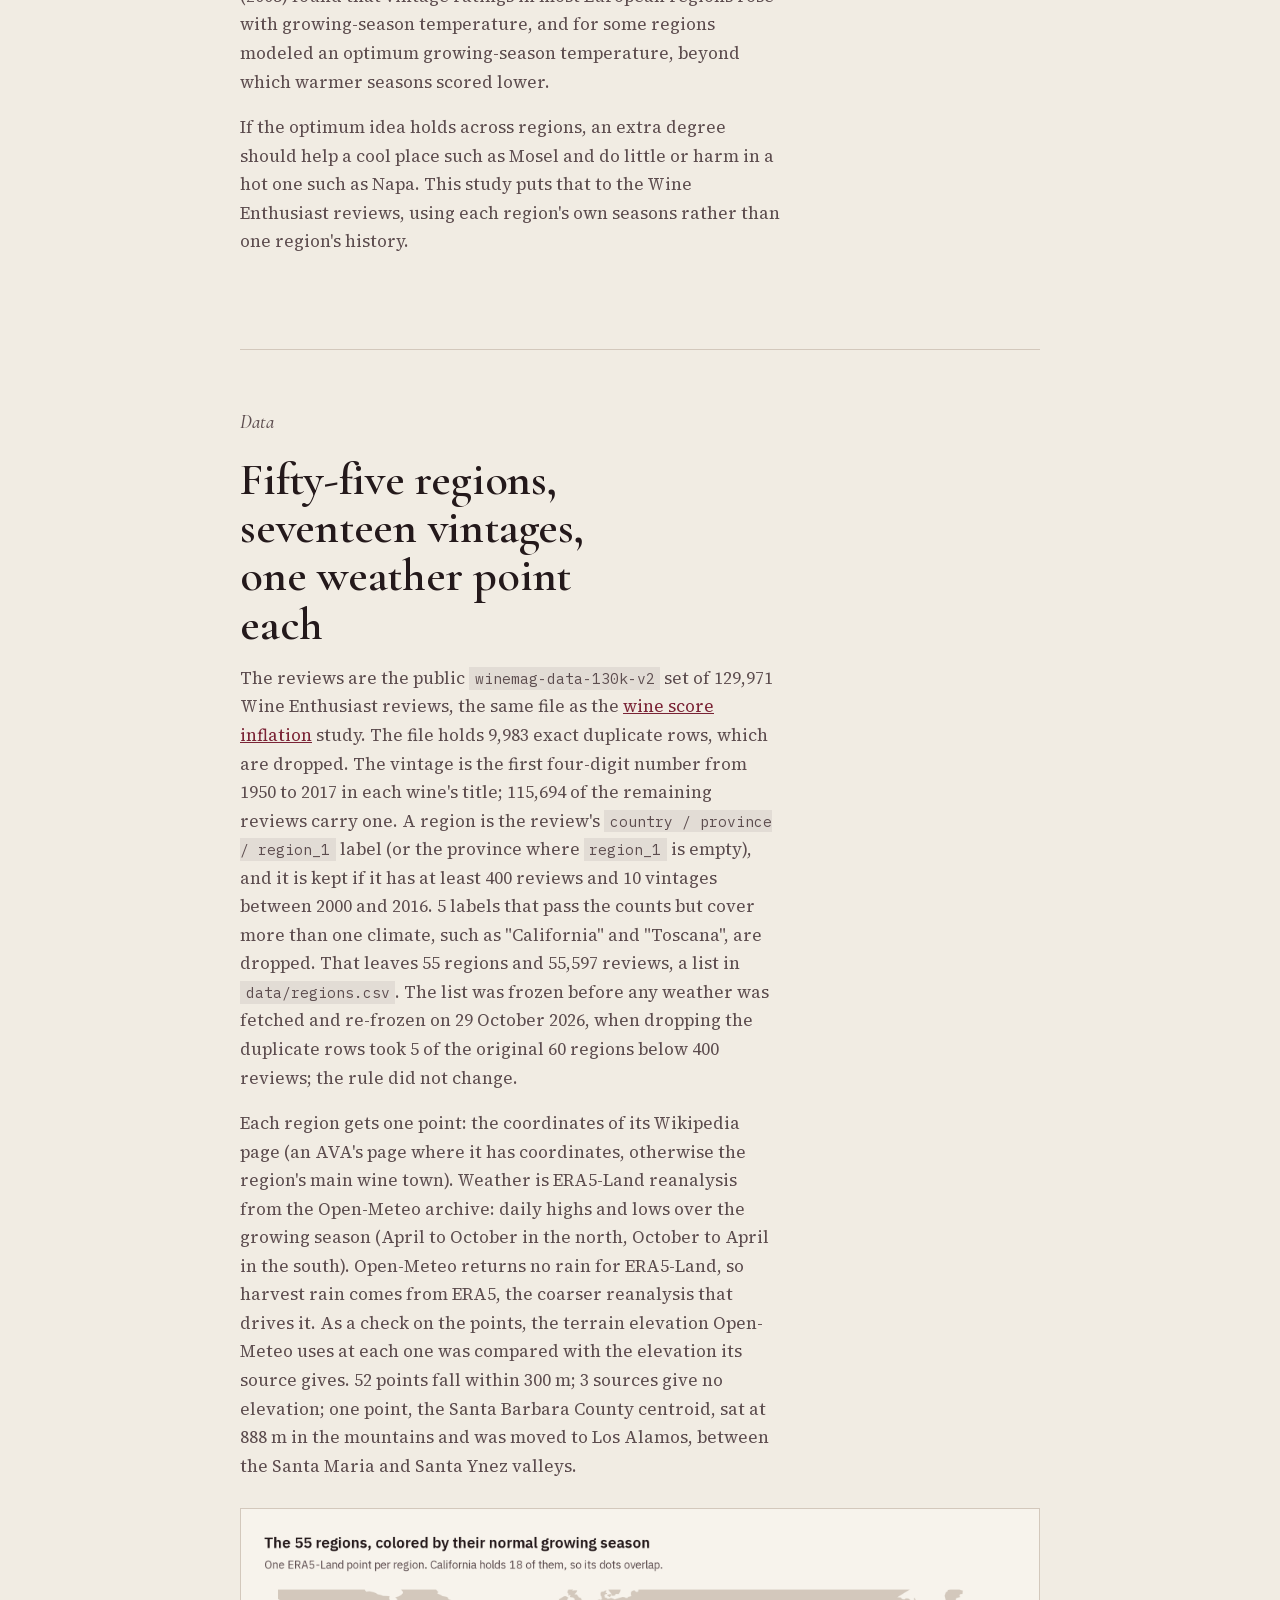
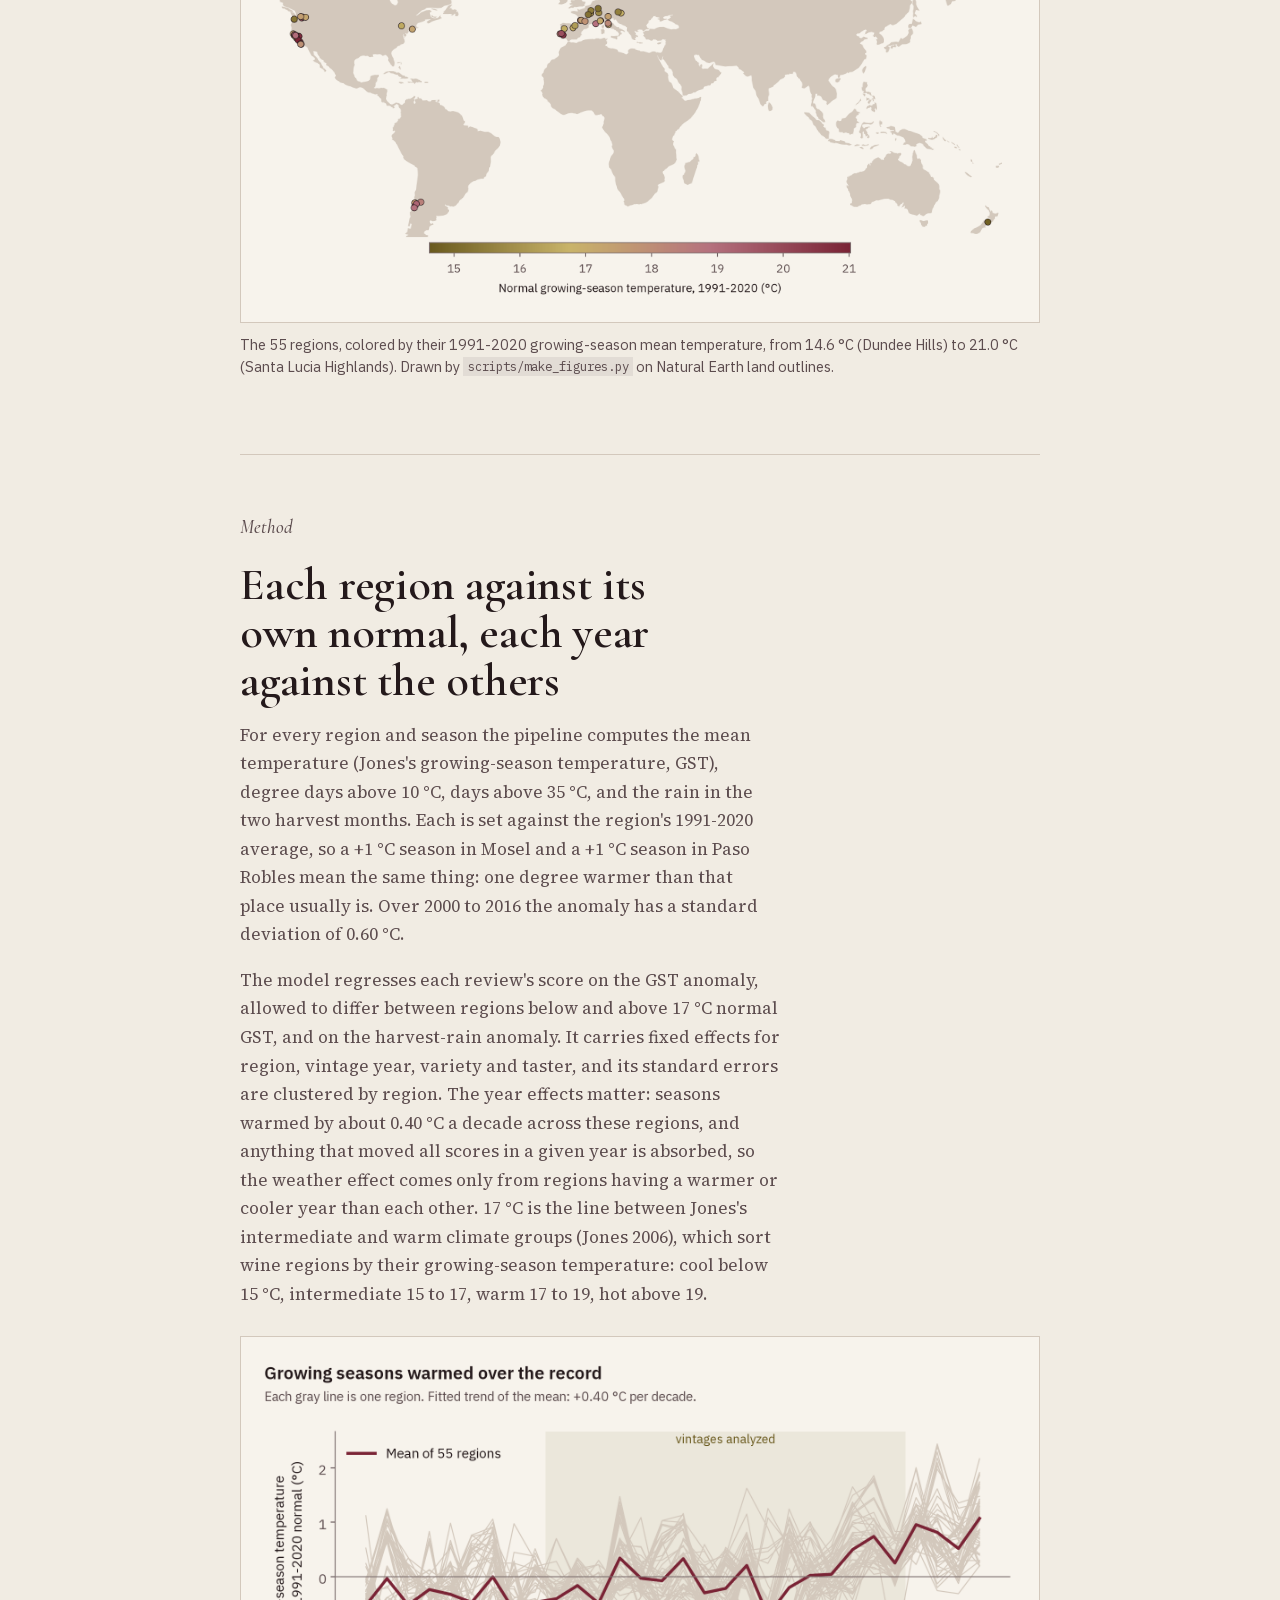
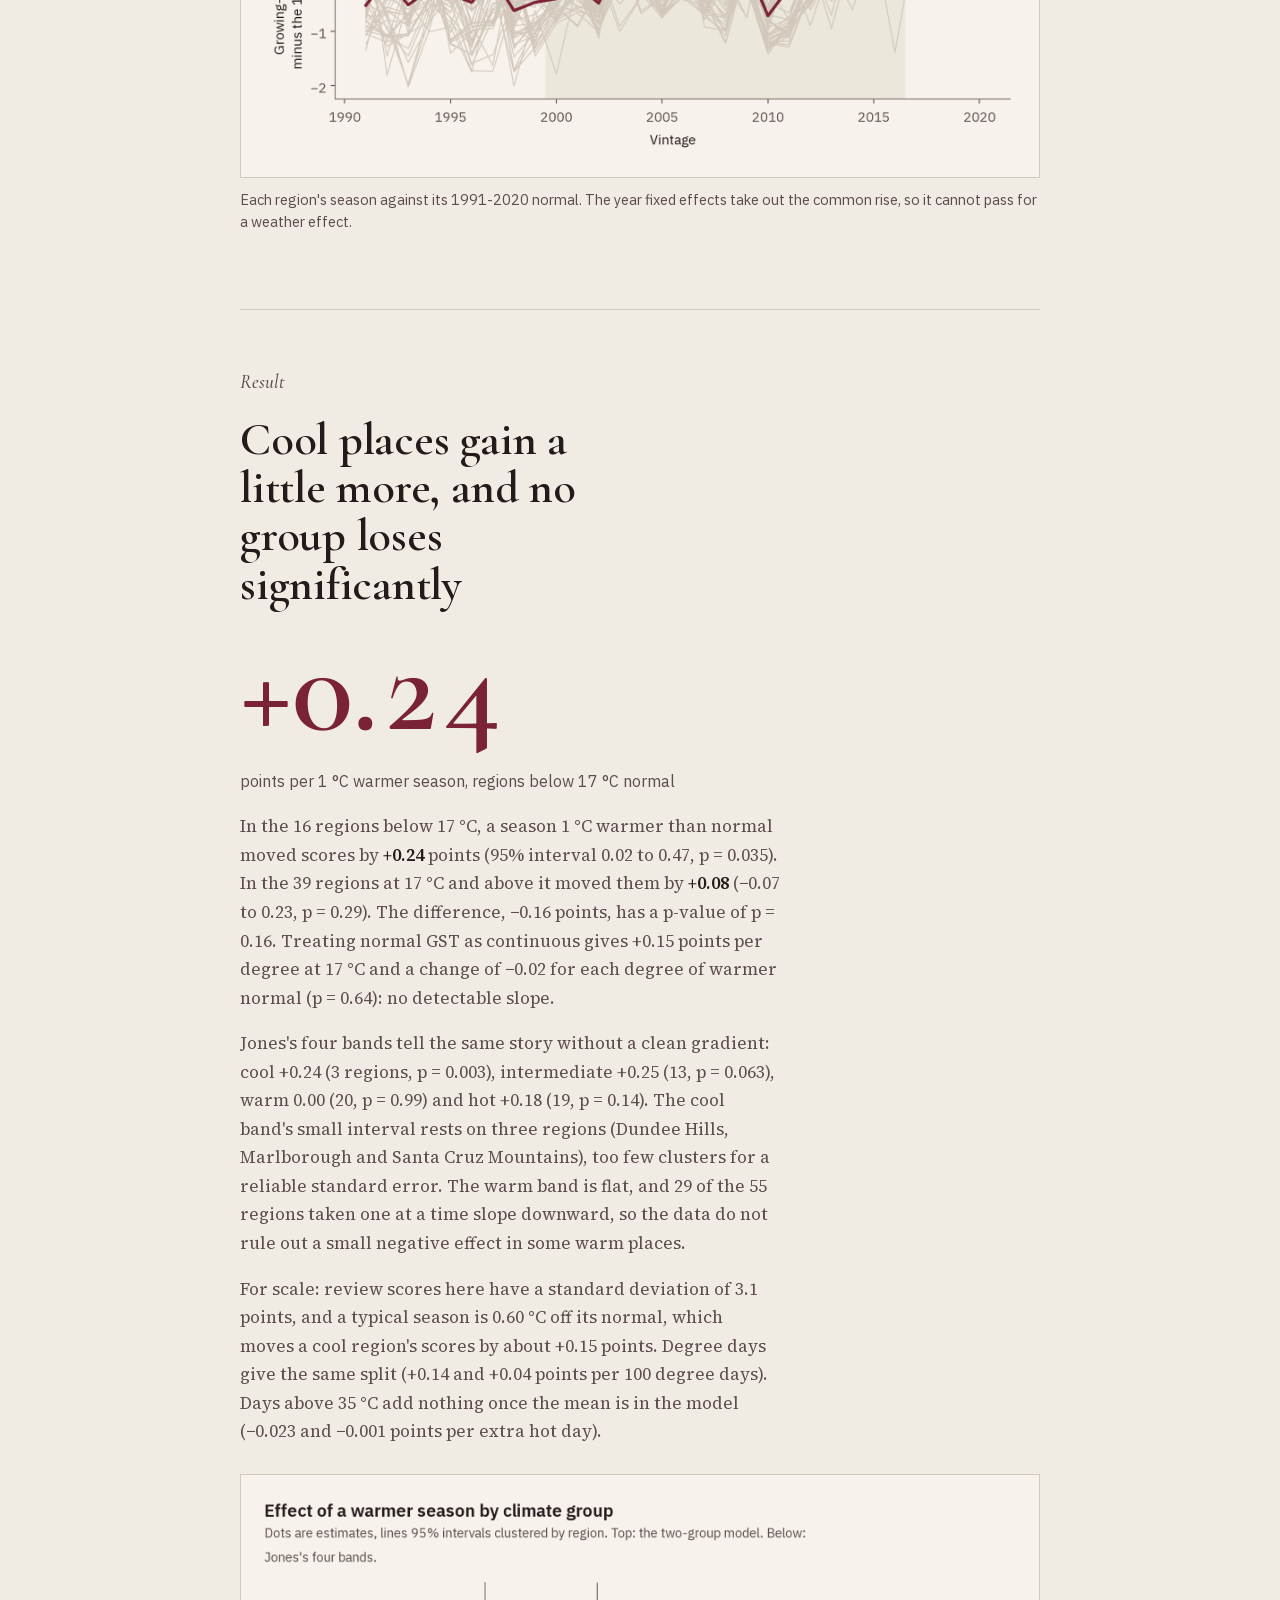
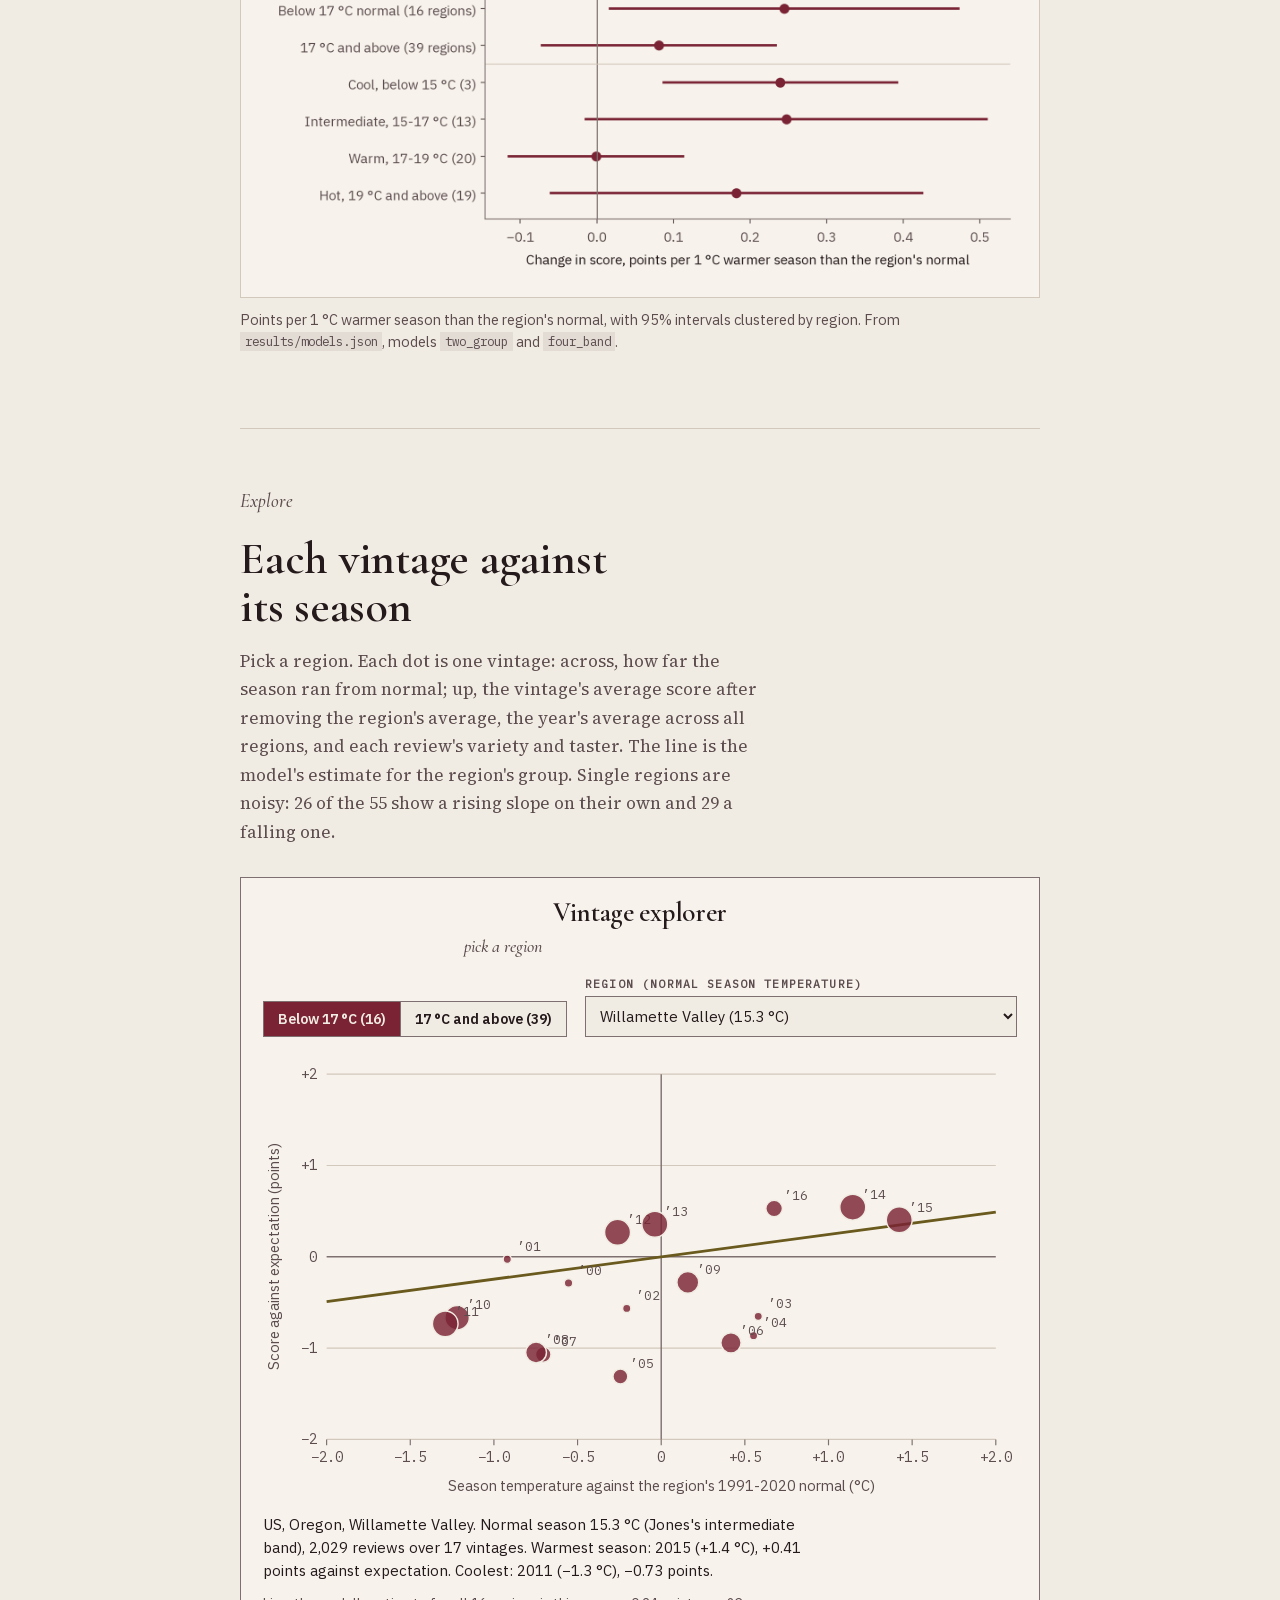
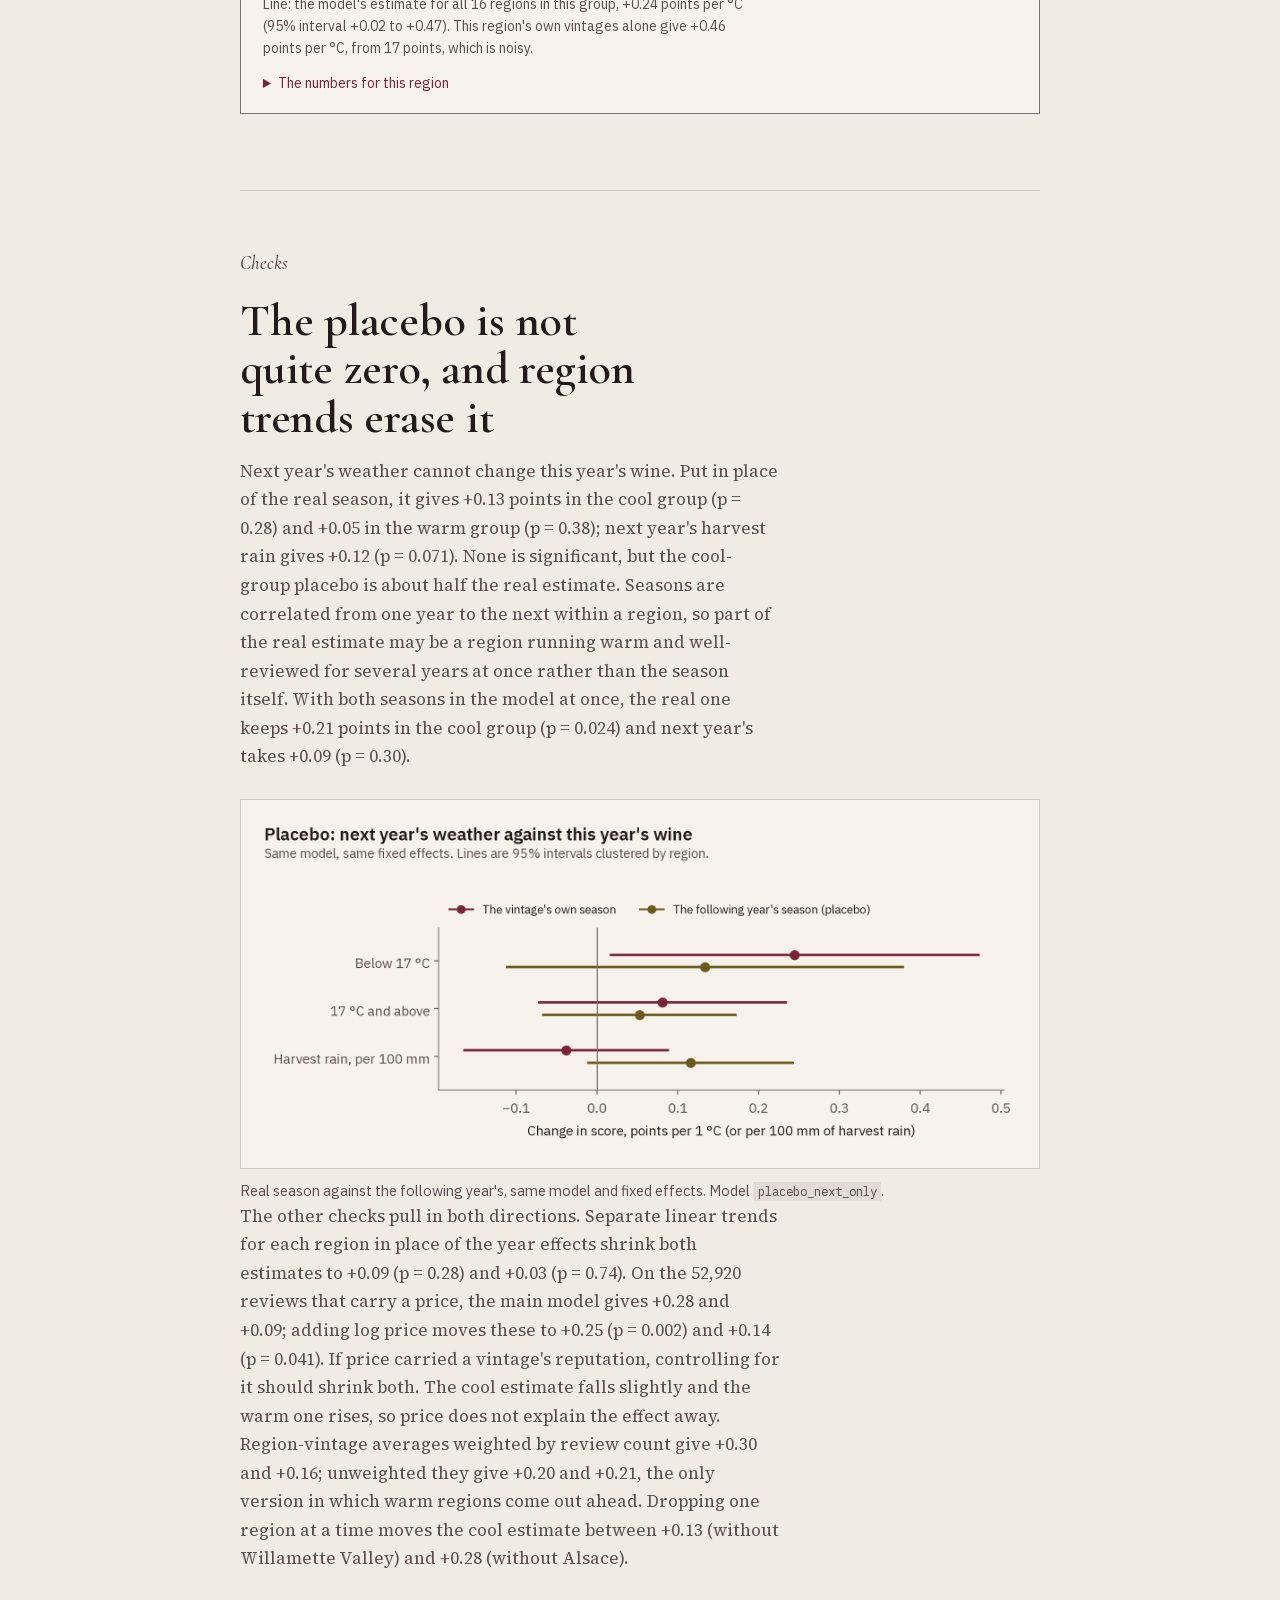
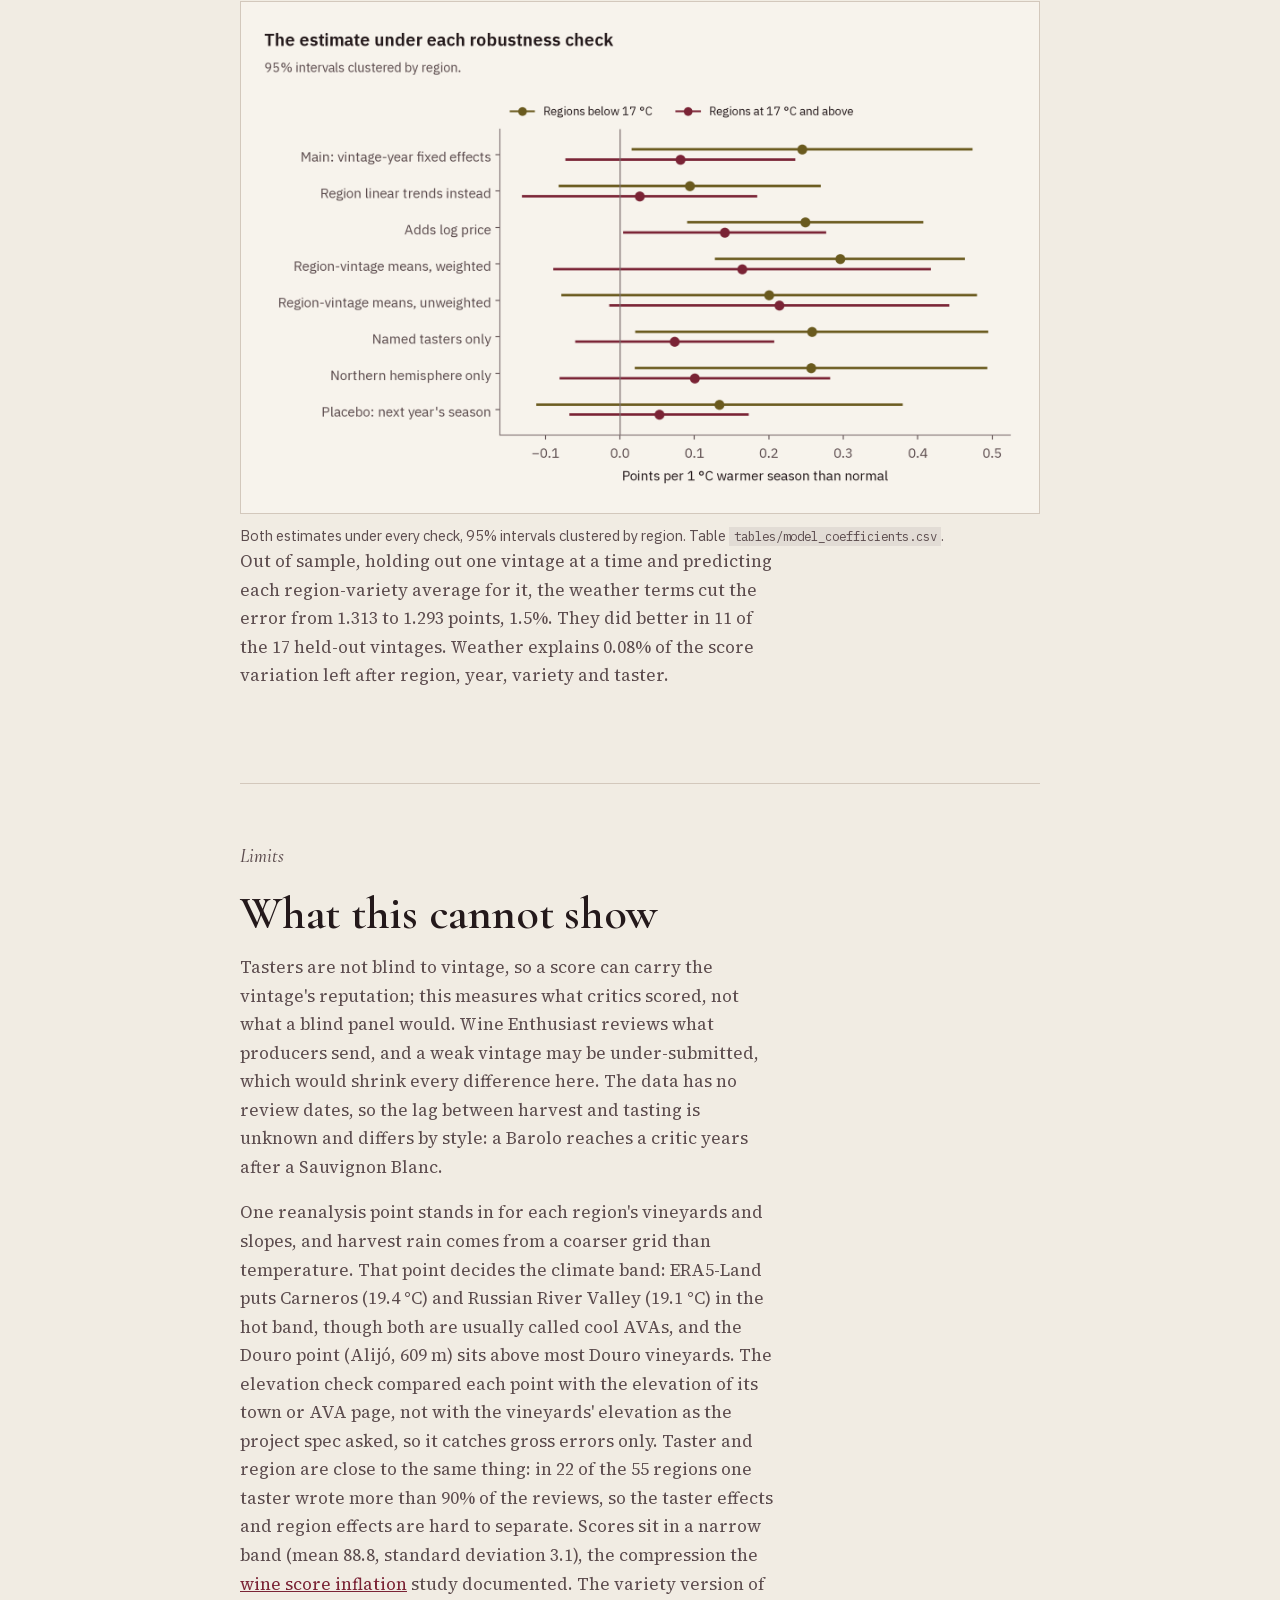
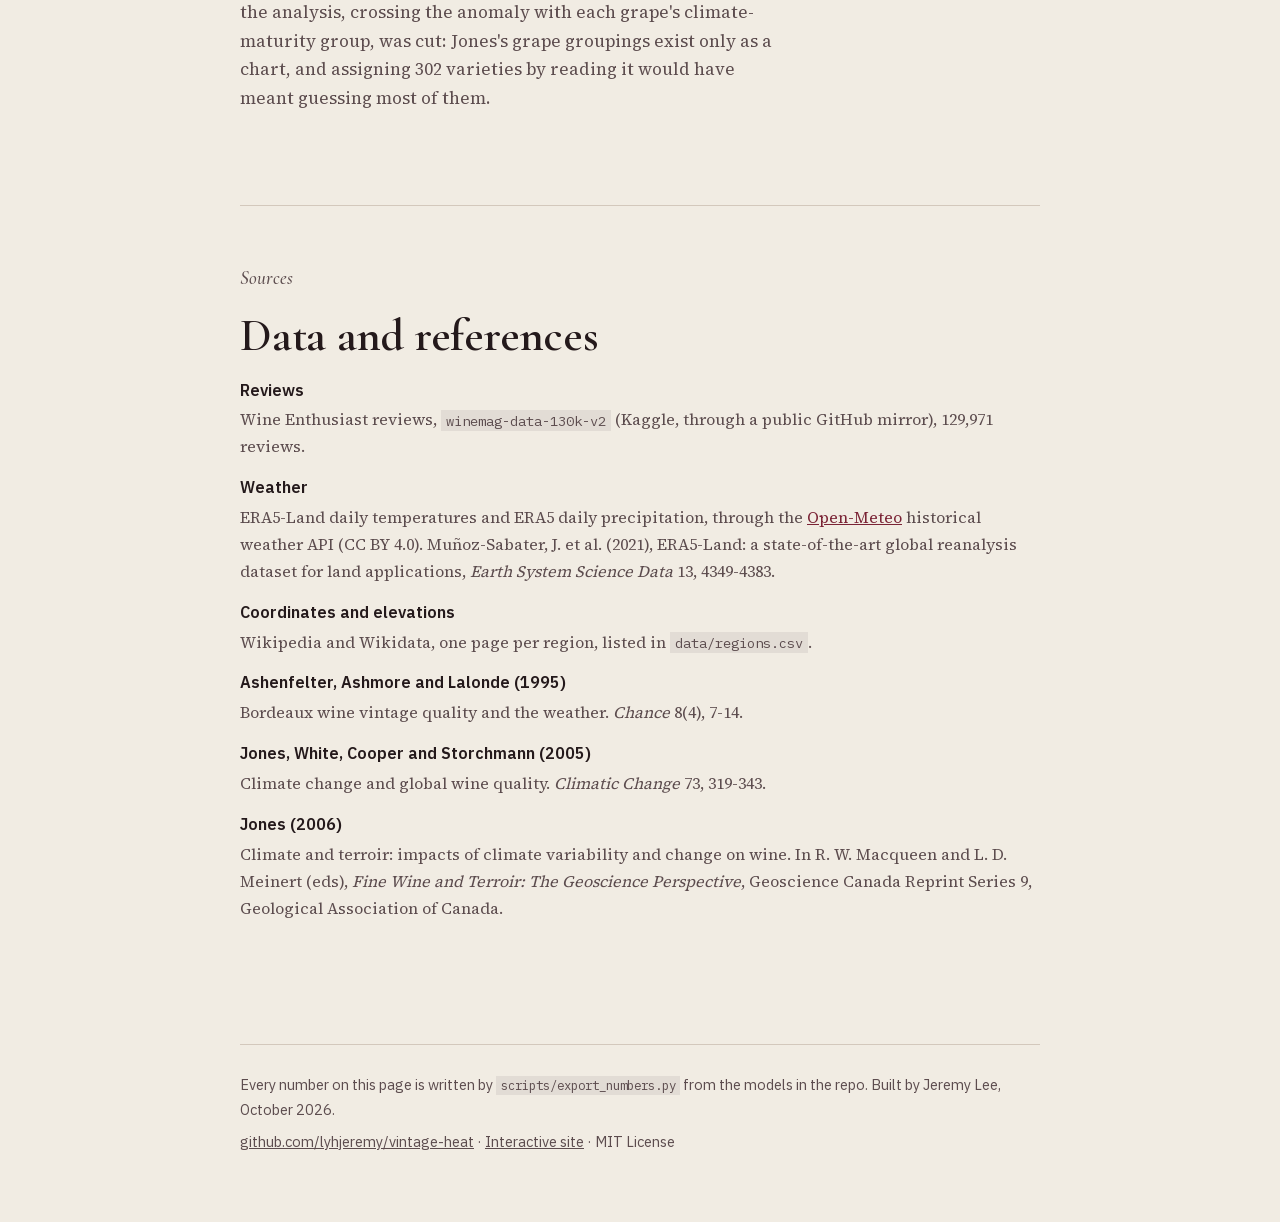
==== commit f0e369c2: "Drop duplicate review rows, follow the spec's vintage parse, rerun The source CSV has 9,983 exact du" ====
--- a/overview/index.html
+++ b/overview/index.html
@@ -4,13 +4,12 @@
 <meta charset="utf-8" />
 <meta name="viewport" content="width=device-width, initial-scale=1, viewport-fit=cover" />
 <title>Vintage Heat: does a hot growing season make better wine?</title>
-<meta name="description" content="62,348 Wine Enthusiast reviews from 60 regions joined to ERA5-Land growing-season weather. A season 1 °C warmer than the region's normal moved scores by +0.23 points in cool regions and +0.08 in warm ones, and the effect never turned negative." />
+<meta name="description" content="55,597 Wine Enthusiast reviews from 55 regions joined to ERA5-Land growing-season weather. A season 1 °C warmer than the region's normal moved scores by +0.24 points in cool regions and +0.08 in warm ones; no group showed a significant negative effect." />
 <meta name="theme-color" content="#F1ECE3" />
 <meta property="og:title" content="Vintage Heat" />
-<meta property="og:description" content="Does a hot growing season make better wine, or only in cool places? 62,348 reviews, 60 regions, thirty years of weather." />
+<meta property="og:description" content="Does a hot growing season make better wine, or only in cool places? 55,597 reviews, 55 regions, thirty years of weather." />
 <meta property="og:type" content="article" />
 <meta property="og:url" content="https://lyhjeremy.github.io/vintage-heat/overview/" />
-<link href="" rel="stylesheet" />
 <style>
   :root {
     --paper: #F1ECE3;
@@ -262,13 +261,13 @@
   </header>
 
   <section class="hero">
-    <p class="kicker">62,348 reviews, 60 regions, vintages 2000 to 2016</p>
+    <p class="kicker">55,597 reviews, 55 regions, vintages 2000 to 2016</p>
     <h1>An extra degree of summer is worth a fraction of a point</h1>
     <p class="hero-sub">
       A growing season 1 °C warmer than a region's normal moved Wine Enthusiast scores by
-      <strong>+0.23 points</strong> in cool regions and <strong>+0.08 points</strong> in
+      <strong>+0.24 points</strong> in cool regions and <strong>+0.08 points</strong> in
       warm ones. The question was whether heat helps cool places and hurts warm ones. It helped
-      the cool ones a little, and it did not hurt the warm ones; the gap between the two is not
+      the cool ones a little, and no group shows a significant negative effect; the gap between the two is not
       statistically clear, and the checks weaken even the cool-region estimate.
     </p>
     <div class="cta-row">
@@ -277,24 +276,24 @@
     </div>
     <div class="claims">
       <div class="claim">
-        <div class="n">+0.23</div>
-        <p>points per 1 °C in the 17 regions with a normal season below 17 °C
-           (95% interval 0.01 to 0.45, p = 0.041).</p>
+        <div class="n">+0.24</div>
+        <p>points per 1 °C in the 16 regions with a normal season below 17 °C
+           (95% interval 0.02 to 0.47, p = 0.035).</p>
       </div>
       <div class="claim">
         <div class="n">+0.08</div>
-        <p>points per 1 °C in the 43 regions at 17 °C and above (−0.07 to 0.22,
-           p = 0.29). No sign of heat lowering scores.</p>
+        <p>points per 1 °C in the 39 regions at 17 °C and above (−0.07 to 0.23,
+           p = 0.29). No significant negative effect.</p>
       </div>
       <div class="claim">
-        <div class="n">+0.12</div>
+        <div class="n">+0.13</div>
         <p>points for next year's weather, a placebo that should be zero, in the cool group
-           (p = 0.29).</p>
+           (p = 0.28).</p>
       </div>
       <div class="claim">
-        <div class="n">1.6%</div>
+        <div class="n">1.5%</div>
         <p>smaller error predicting a held-out vintage's scores once weather is added
-           (1.301 to 1.280 points).</p>
+           (1.313 to 1.293 points).</p>
       </div>
     </div>
   </section>
@@ -312,8 +311,8 @@
       weather, with great vintages in years when the growing season is warm, August and
       September are dry and the previous winter wet. Jones, White, Cooper and Storchmann (2005)
       found that vintage ratings in most European regions rose with growing-season temperature,
-      and that for twelve regions or wine categories a quadratic fit had an optimum, beyond
-      which warmer seasons scored lower.
+      and for some regions modeled an optimum growing-season temperature, beyond which
+      warmer seasons scored lower.
     </p>
     <p>
       If the optimum idea holds across regions, an extra degree should help a cool place
@@ -324,35 +323,38 @@
   </section>
   <section class="stop">
     <p class="eyebrow">Data</p>
-    <h2>Sixty regions, seventeen vintages, one weather point each</h2>
+    <h2>Fifty-five regions, seventeen vintages, one weather point each</h2>
     <p>
       The reviews are the public <code>winemag-data-130k-v2</code> set of 129,971
       Wine Enthusiast reviews, the same file as the
       <a href="https://lyhjeremy.github.io/wine-score-inflation/">wine score inflation</a> study.
-      The vintage is the first year in each wine's title; 125,322 reviews carry one.
-      A region is the review's appellation (<code>country / province / region_1</code>, or the
-      province where the appellation field is empty), and it is kept if it has at least 400
-      reviews and 10 vintages between 2000 and 2016. 7 labels that pass the counts
+      The file holds 9,983 exact duplicate rows, which are dropped. The vintage is the first
+      four-digit number from 1950 to 2017 in each wine's title; 115,694 of the remaining
+      reviews carry one. A region is the review's <code>country / province / region_1</code> label
+      (or the province where <code>region_1</code> is empty), and it is kept if it has at least 400
+      reviews and 10 vintages between 2000 and 2016. 5 labels that pass the counts
       but cover more than one climate, such as "California" and "Toscana", are dropped. That
-      leaves 60 regions and 62,348 reviews, a list frozen in
-      <code>data/regions.csv</code> before any weather was fetched.
-    </p>
-    <p>
-      Each region gets one point: the appellation's coordinates on Wikipedia, or its main wine
-      town where the appellation page has none. Weather is ERA5-Land reanalysis from the
+      leaves 55 regions and 55,597 reviews, a list in
+      <code>data/regions.csv</code>. The list was frozen before any weather was fetched and
+      re-frozen on 29 October 2026, when dropping the duplicate rows took 5 of the
+      original 60 regions below 400 reviews; the rule did not change.
+    </p>
+    <p>
+      Each region gets one point: the coordinates of its Wikipedia page (an AVA's page where it has
+      coordinates, otherwise the region's main wine town). Weather is ERA5-Land reanalysis from the
       Open-Meteo archive: daily highs and lows over the growing season (April to October
       in the north, October to April in the south). Open-Meteo returns no rain for ERA5-Land,
       so harvest rain comes from ERA5, the coarser reanalysis that drives it. As a check on the points, the terrain
       elevation Open-Meteo uses at each one was compared with the elevation its source gives.
-      57 points fall within 300 m; 3 sources give no elevation; one
+      52 points fall within 300 m; 3 sources give no elevation; one
       point, the Santa Barbara County centroid, sat at 888 m in the mountains and was moved
       to Los Alamos, between the Santa Maria and Santa Ynez valleys.
     </p>
     <figure>
       <div class="plate"><img width="2000" height="1000" src="../figures/04_map.png" loading="lazy"
-        alt="World map with 60 dots: most in California, Oregon and Washington, the rest in France, Italy, Spain, Portugal, Germany, Austria, Chile, Argentina, South Africa and New Zealand. Normal growing-season temperatures run from 14.6 °C in Dundee Hills to 21.3 °C in Rutherford." /></div>
-      <figcaption>The 60 regions, colored by their 1991-2020 growing-season mean temperature,
-        from 14.6 °C (Dundee Hills) to 21.3 °C (Rutherford).
+        alt="World map with 55 dots: most in California, Oregon and Washington, the rest in France, Italy, Spain, Portugal, Germany, Austria, Chile, Argentina and New Zealand. Normal growing-season temperatures run from 14.6 °C in Dundee Hills to 21.0 °C in Santa Lucia Highlands." /></div>
+      <figcaption>The 55 regions, colored by their 1991-2020 growing-season mean temperature,
+        from 14.6 °C (Dundee Hills) to 21.0 °C (Santa Lucia Highlands).
         Drawn by <code>scripts/make_figures.py</code> on Natural Earth land outlines.</figcaption>
     </figure>
   </section>
@@ -382,7 +384,7 @@
     </p>
     <figure>
       <div class="plate"><img width="1720" height="920" src="../figures/01_anomaly_trend.png" loading="lazy"
-        alt="Growing-season temperature anomalies for 60 regions from 1991 to 2020, rising at about 0.40 °C per decade on average." /></div>
+        alt="Growing-season temperature anomalies for 55 regions from 1991 to 2020, rising at about 0.40 °C per decade on average." /></div>
       <figcaption>Each region's season against its 1991-2020 normal. The year fixed effects take
         out the common rise, so it cannot pass for a weather effect.</figcaption>
     </figure>
@@ -390,36 +392,38 @@
 
   <section class="stop stop--key">
     <p class="eyebrow">Result</p>
-    <h2>Cool places gain a little more, and nowhere loses</h2>
-    <div class="bignum">+0.23</div>
+    <h2>Cool places gain a little more, and no group loses significantly</h2>
+    <div class="bignum">+0.24</div>
     <p class="bignum-note">points per 1 °C warmer season, regions below 17 °C normal</p>
     <p>
-      In the 17 regions below 17 °C, a season 1 °C warmer than normal moved
-      scores by <strong>+0.23</strong> points (95% interval 0.01 to 0.45, p = 0.041). In the
-      43 regions at 17 °C and above it moved them by <strong>+0.08</strong>
-      (−0.07 to 0.22, p = 0.29). The difference, −0.15 points, has a p-value of p = 0.18.
-      Treating normal GST as continuous gives +0.14 points per degree at 17 °C and
-      a change of −0.01 for each degree of warmer normal (p = 0.76): no detectable
+      In the 16 regions below 17 °C, a season 1 °C warmer than normal moved
+      scores by <strong>+0.24</strong> points (95% interval 0.02 to 0.47, p = 0.035). In the
+      39 regions at 17 °C and above it moved them by <strong>+0.08</strong>
+      (−0.07 to 0.23, p = 0.29). The difference, −0.16 points, has a p-value of p = 0.16.
+      Treating normal GST as continuous gives +0.15 points per degree at 17 °C and
+      a change of −0.02 for each degree of warmer normal (p = 0.64): no detectable
       slope.
     </p>
     <p>
-      Jones's four bands tell the same story without a clean gradient: cool +0.26
-      (3 regions, p = 0.002), intermediate +0.23
-      (14, p = 0.078), warm −0.01 (22,
-      p = 0.83) and hot +0.19 (21, p = 0.10). The cool band's
-      small interval rests on three regions (Dundee Hills, Santa Cruz Mountains and
-      Marlborough), too few clusters for a reliable standard error.
-    </p>
-    <p>
-      For scale: review scores here have a standard deviation of 3.0 points, and a
+      Jones's four bands tell the same story without a clean gradient: cool +0.24
+      (3 regions, p = 0.003), intermediate +0.25
+      (13, p = 0.063), warm 0.00 (20,
+      p = 0.99) and hot +0.18 (19, p = 0.14). The cool band's
+      small interval rests on three regions (Dundee Hills, Marlborough and Santa Cruz Mountains), too few clusters
+      for a reliable standard error. The warm band is flat, and 29 of the
+      55 regions taken one at a time slope downward, so the data do not rule out a
+      small negative effect in some warm places.
+    </p>
+    <p>
+      For scale: review scores here have a standard deviation of 3.1 points, and a
       typical season is 0.60 °C off its normal, which moves a cool region's scores by
-      about +0.14 points. Degree days give the same split (+0.14 and +0.04
+      about +0.15 points. Degree days give the same split (+0.14 and +0.04
       points per 100 degree days). Days above 35 °C add nothing once the mean is in the model
-      (−0.012 and −0.001 points per extra hot day).
+      (−0.023 and −0.001 points per extra hot day).
     </p>
     <figure>
       <div class="plate"><img width="1720" height="880" src="../figures/02_band_effects.png" loading="lazy"
-        alt="Dot and interval chart: +0.23 points per degree below 17 °C with an interval just above zero, +0.08 above 17 °C with an interval spanning zero, and four Jones bands, three of whose intervals span zero." /></div>
+        alt="Dot and interval chart: +0.24 points per degree below 17 °C with an interval just above zero, +0.08 above 17 °C with an interval spanning zero, and four Jones bands, three of whose intervals span zero." /></div>
       <figcaption>Points per 1 °C warmer season than the region's normal, with 95% intervals
         clustered by region. From <code>results/models.json</code>, models <code>two_group</code>
         and <code>four_band</code>.</figcaption>
@@ -433,8 +437,8 @@
       Pick a region. Each dot is one vintage: across, how far the season ran from normal; up,
       the vintage's average score after removing the region's average, the year's average
       across all regions, and each review's variety and taster. The line is the model's
-      estimate for the region's group. Single regions are noisy: 30 of the
-      60 show a rising slope on their own and 30 a falling one.
+      estimate for the region's group. Single regions are noisy: 26 of the
+      55 show a rising slope on their own and 29 a falling one.
     </p>
     <section class="explorer" data-explorer data-src="../assets/data.json" aria-labelledby="ex-h">
       <h3 id="ex-h">Vintage explorer</h3>
@@ -443,8 +447,8 @@
       <div class="ex-body" hidden>
         <div class="ex-controls">
           <div class="ex-seg" role="group" aria-label="Climate group">
-            <button type="button" data-group="cool" aria-pressed="true">Below 17 °C (17)</button>
-            <button type="button" data-group="warm" aria-pressed="false">17 °C and above (43)</button>
+            <button type="button" data-group="cool" aria-pressed="true">Below 17 °C (16)</button>
+            <button type="button" data-group="warm" aria-pressed="false">17 °C and above (39)</button>
           </div>
           <div class="ex-pick">
             <label for="ex-region">Region (normal season temperature)</label>
@@ -470,14 +474,14 @@
     <h2>The placebo is not quite zero, and region trends erase it</h2>
     <p>
       Next year's weather cannot change this year's wine. Put in place of the real season, it
-      gives +0.12 points in the cool group (p = 0.29) and +0.05 in the warm
-      group (p = 0.42); next year's harvest rain gives +0.10 (p = 0.082). None is
+      gives +0.13 points in the cool group (p = 0.28) and +0.05 in the warm
+      group (p = 0.38); next year's harvest rain gives +0.12 (p = 0.071). None is
       significant, but the cool-group placebo is about half the real estimate. Seasons are
       correlated from one year to the next within a region, so part of the real estimate may be
       a region running warm and well-reviewed for several years at once rather than the
       season itself. With both seasons in the model at once, the real one keeps
-      +0.20 points in the cool group (p = 0.029) and next year's takes +0.09
-      (p = 0.31).
+      +0.21 points in the cool group (p = 0.024) and next year's takes +0.09
+      (p = 0.30).
     </p>
     <figure>
       <div class="plate"><img width="1720" height="760" src="../figures/03_placebo.png" loading="lazy"
@@ -487,25 +491,27 @@
     </figure>
     <p>
       The other checks pull in both directions. Separate linear trends for each region in
-      place of the year effects shrink both estimates to +0.10 (p = 0.26) and
-      +0.03 (p = 0.69). Adding log price raises them to +0.24 (p = 0.002) and +0.14 (p = 0.033); price
-      partly records a vintage's reputation, so holding it fixed changes what is being
-      compared. Region-vintage averages weighted by review count give +0.28 and
-      +0.15; unweighted they give +0.16 and +0.23, the only version in
+      place of the year effects shrink both estimates to +0.09 (p = 0.28) and
+      +0.03 (p = 0.74). On the 52,920 reviews that carry a price, the main model gives
+      +0.28 and +0.09; adding log price moves these to +0.25
+      (p = 0.002) and +0.14 (p = 0.041). If price carried a vintage's
+      reputation, controlling for it should shrink both. The cool estimate falls
+      slightly and the warm one rises, so price does not explain the effect away. Region-vintage averages weighted by review count give +0.30 and
+      +0.16; unweighted they give +0.20 and +0.21, the only version in
       which warm regions come out ahead. Dropping one region at a time moves the cool estimate
-      between +0.12 (without Willamette Valley) and +0.27 (without
+      between +0.13 (without Willamette Valley) and +0.28 (without
       Alsace).
     </p>
     <figure>
       <div class="plate"><img width="1720" height="1080" src="../figures/05_robustness.png" loading="lazy"
-        alt="Estimates for both groups under eight specifications. The cool-group estimate is positive in all of them, but its interval crosses zero under region trends, unweighted cell means and the placebo. The warm-group interval crosses zero in six of eight." /></div>
+        alt="Estimates for both groups under eight specifications. The cool-group estimate is positive in all of them, but its interval crosses zero under region trends, unweighted cell means and the placebo. The warm-group interval crosses zero in seven of eight." /></div>
       <figcaption>Both estimates under every check, 95% intervals clustered by region. Table
         <code>tables/model_coefficients.csv</code>.</figcaption>
     </figure>
     <p>
       Out of sample, holding out one vintage at a time and predicting each region-variety
-      average for it, the weather terms cut the error from 1.301 to 1.280
-      points, 1.6%. They did better in 12 of the 17 held-out
+      average for it, the weather terms cut the error from 1.313 to 1.293
+      points, 1.5%. They did better in 11 of the 17 held-out
       vintages. Weather explains 0.08% of the score variation left after region,
       year, variety and taster.
     </p>
@@ -523,14 +529,19 @@
     </p>
     <p>
       One reanalysis point stands in for each region's vineyards and slopes, and harvest rain
-      comes from a coarser grid than temperature. Taster and region are close to the same
-      thing: in 22 of the 60 regions one taster wrote more than 90% of
+      comes from a coarser grid than temperature. That point decides the climate band:
+      ERA5-Land puts Carneros (19.4 °C) and Russian River Valley (19.1 °C) in
+      the hot band, though both are usually called cool AVAs, and the Douro point
+      (Alijó, 609 m) sits above most Douro vineyards. The elevation check compared
+      each point with the elevation of its town or AVA page, not with the vineyards' elevation
+      as the project spec asked, so it catches gross errors only. Taster and region are close to the same
+      thing: in 22 of the 55 regions one taster wrote more than 90% of
       the reviews, so the taster effects and region effects are hard to separate. Scores sit in
-      a narrow band (mean 88.8, standard deviation 3.0), the compression the
+      a narrow band (mean 88.8, standard deviation 3.1), the compression the
       <a href="https://lyhjeremy.github.io/wine-score-inflation/">wine score inflation</a>
       study documented. The variety version of the analysis, crossing the anomaly with each
       grape's climate-maturity group, was cut: Jones's grape groupings exist only as a chart,
-      and assigning 306 varieties by reading it would have meant guessing most of
+      and assigning 302 varieties by reading it would have meant guessing most of
       them.
     </p>
   </section>
--- a/assets/explorer.css
+++ b/assets/explorer.css
@@ -1,7 +1,7 @@
 /* Vintage explorer. Works under the landing page tokens (--signal, --ink-2) and the
    overview builder's (--accent, --ink2) through fallbacks. */
 .explorer { margin: 30px 0 0; border: 1px solid var(--edge, var(--rule)); background: var(--panel, var(--card)); padding: 20px 22px 18px; text-align: left; }
-.explorer h3 { font-family: var(--font-display, var(--display)); font-weight: 600; font-size: 27px; line-height: 1.1; margin: 0 0 4px; text-align: center; }
+.explorer h2, .explorer h3 { font-family: var(--font-display, var(--display)); font-weight: 600; font-size: 27px; line-height: 1.1; margin: 0 0 4px; text-align: center; }
 .explorer .ex-sub { font-family: var(--font-display, var(--display)); font-style: italic; font-weight: 500; font-size: 18px; color: var(--ink-2, var(--ink2)); text-align: center; margin: 0 0 16px; }
 .ex-controls { display: flex; flex-wrap: wrap; gap: 12px 18px; align-items: flex-end; }
 .ex-seg { display: flex; border: 1px solid var(--edge, var(--muted)); }
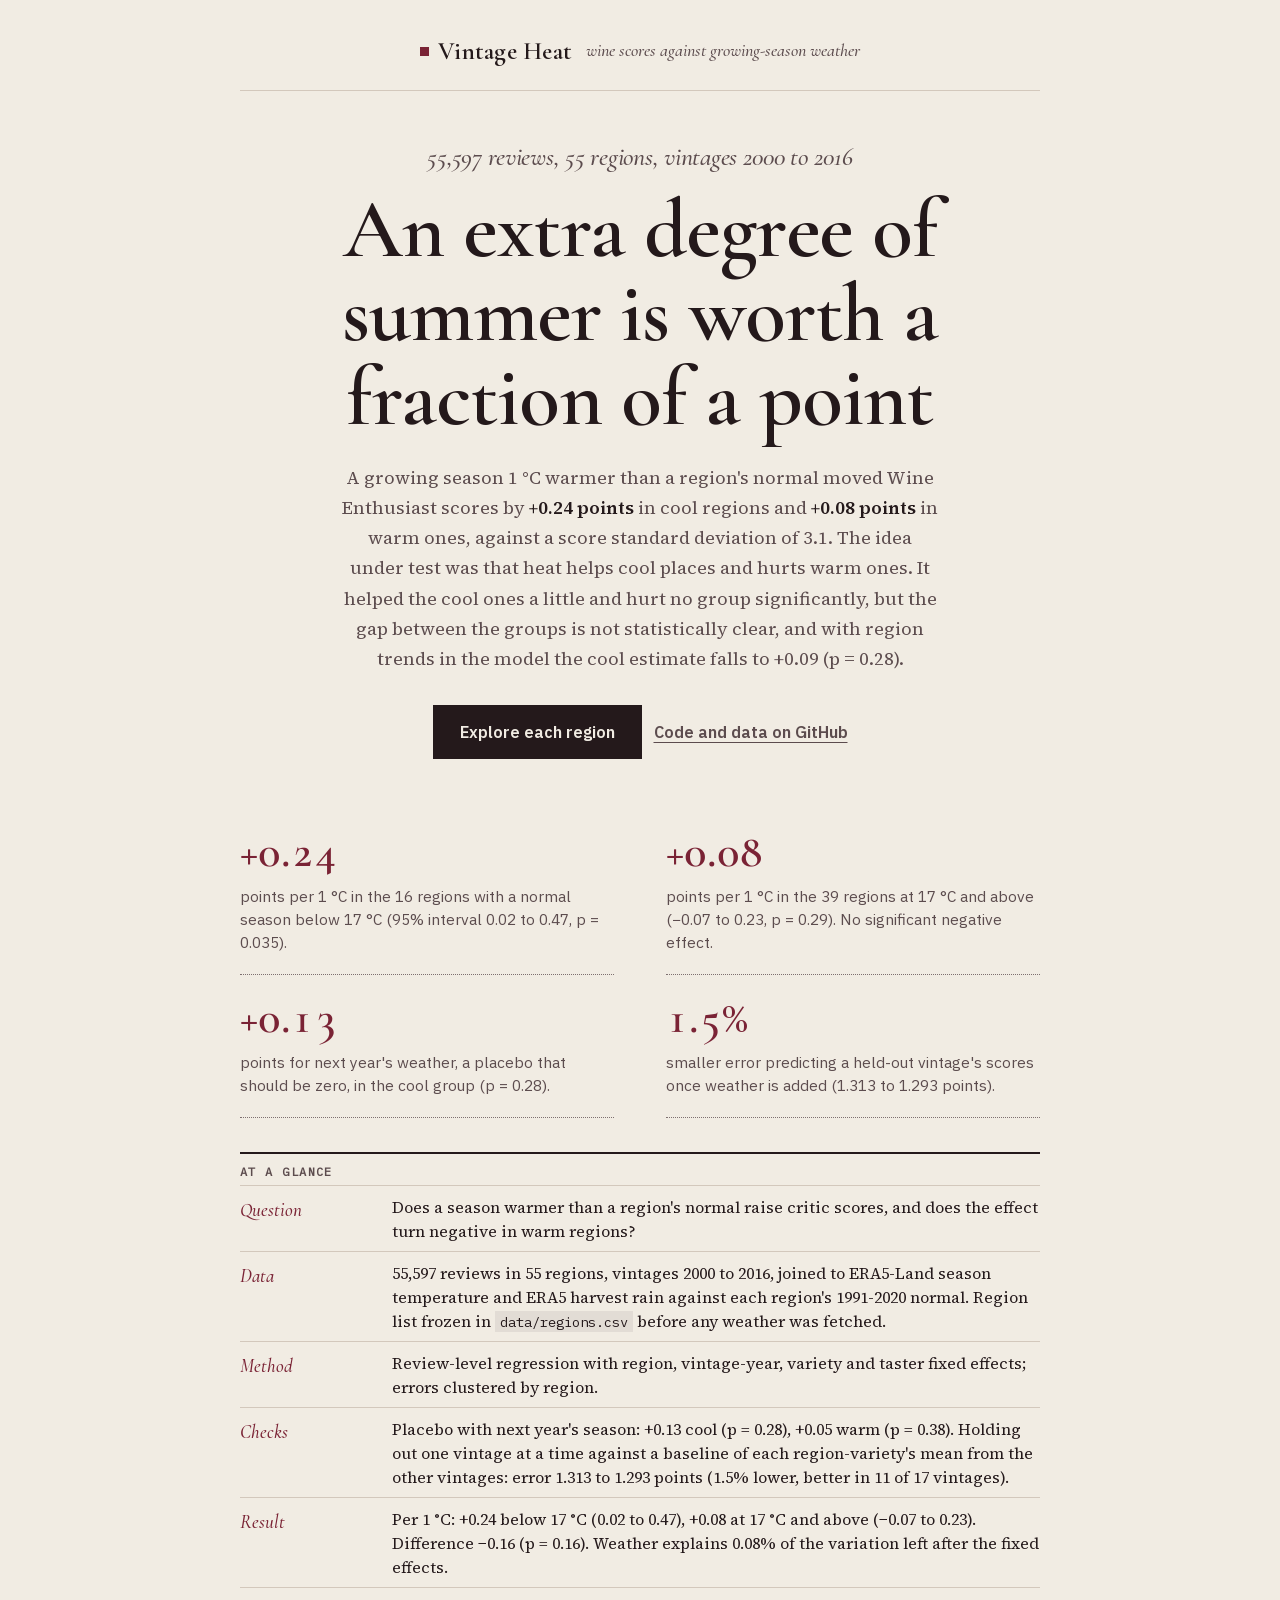
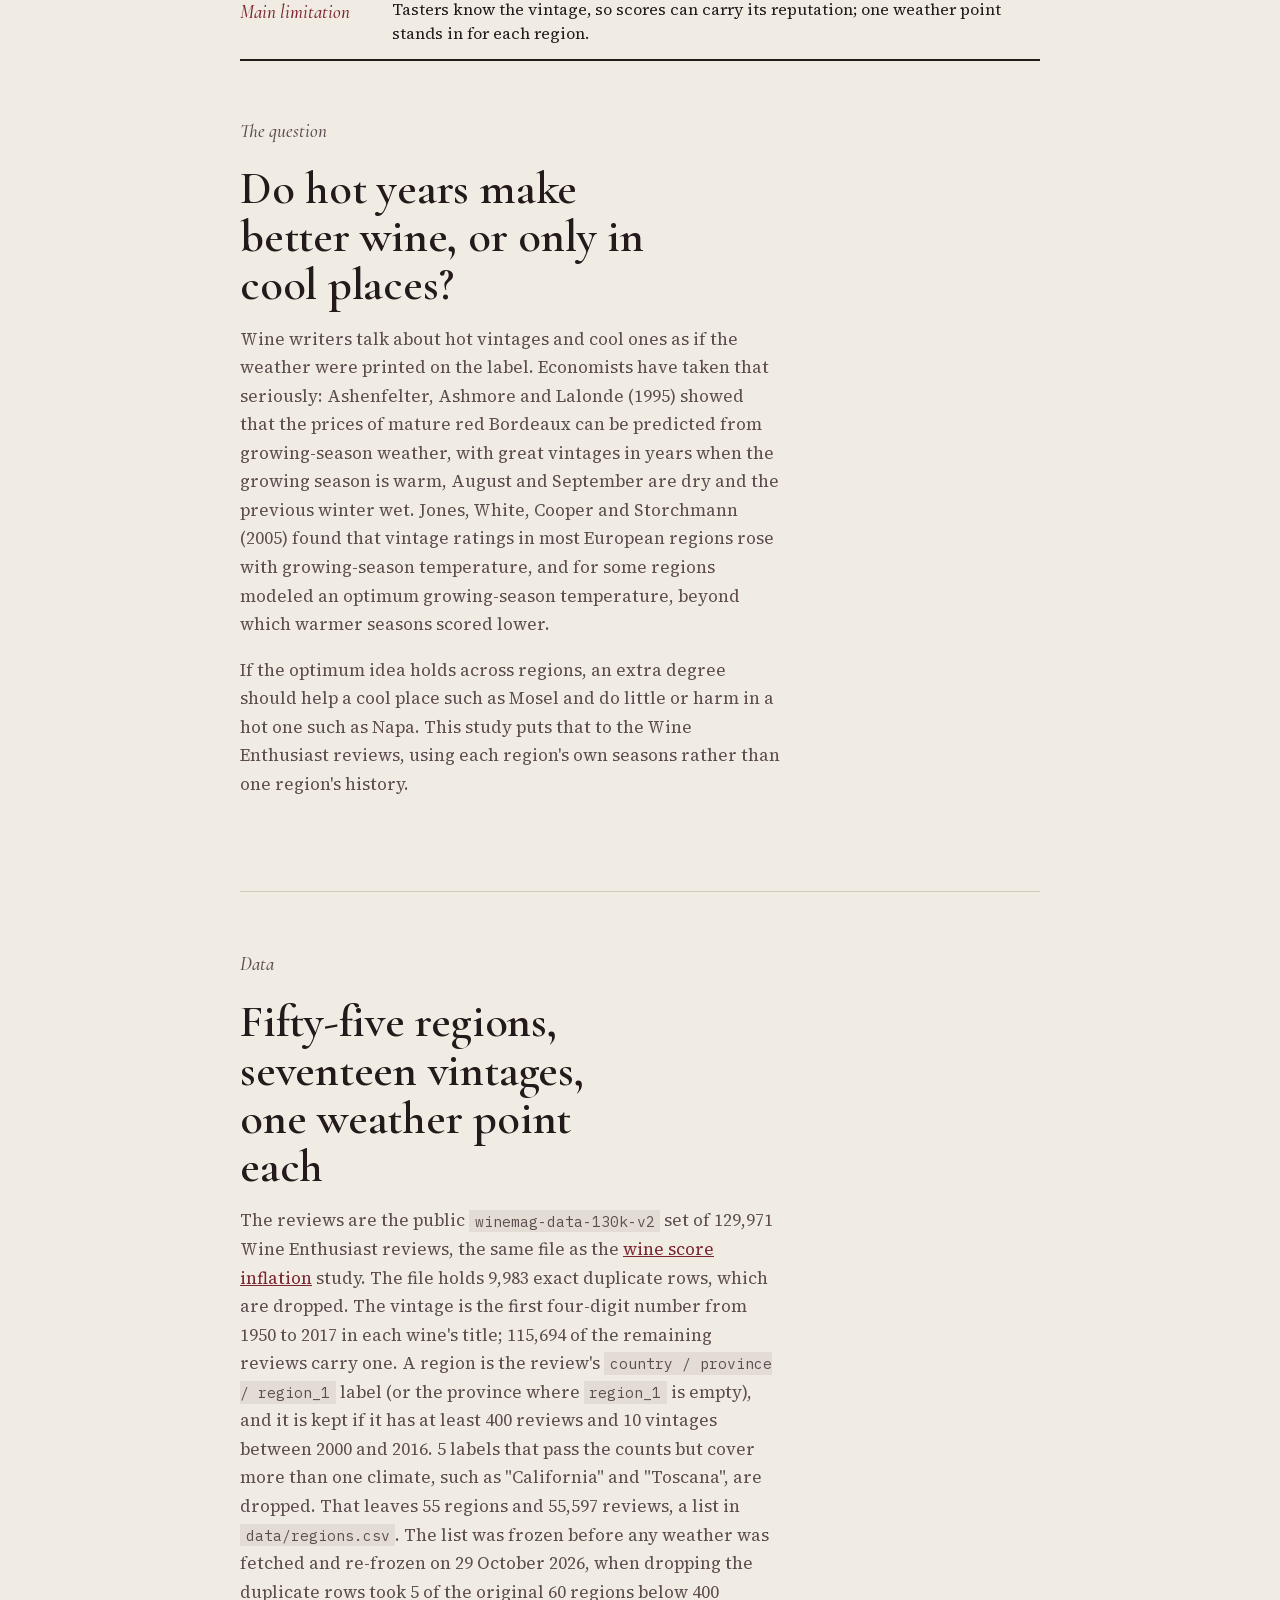
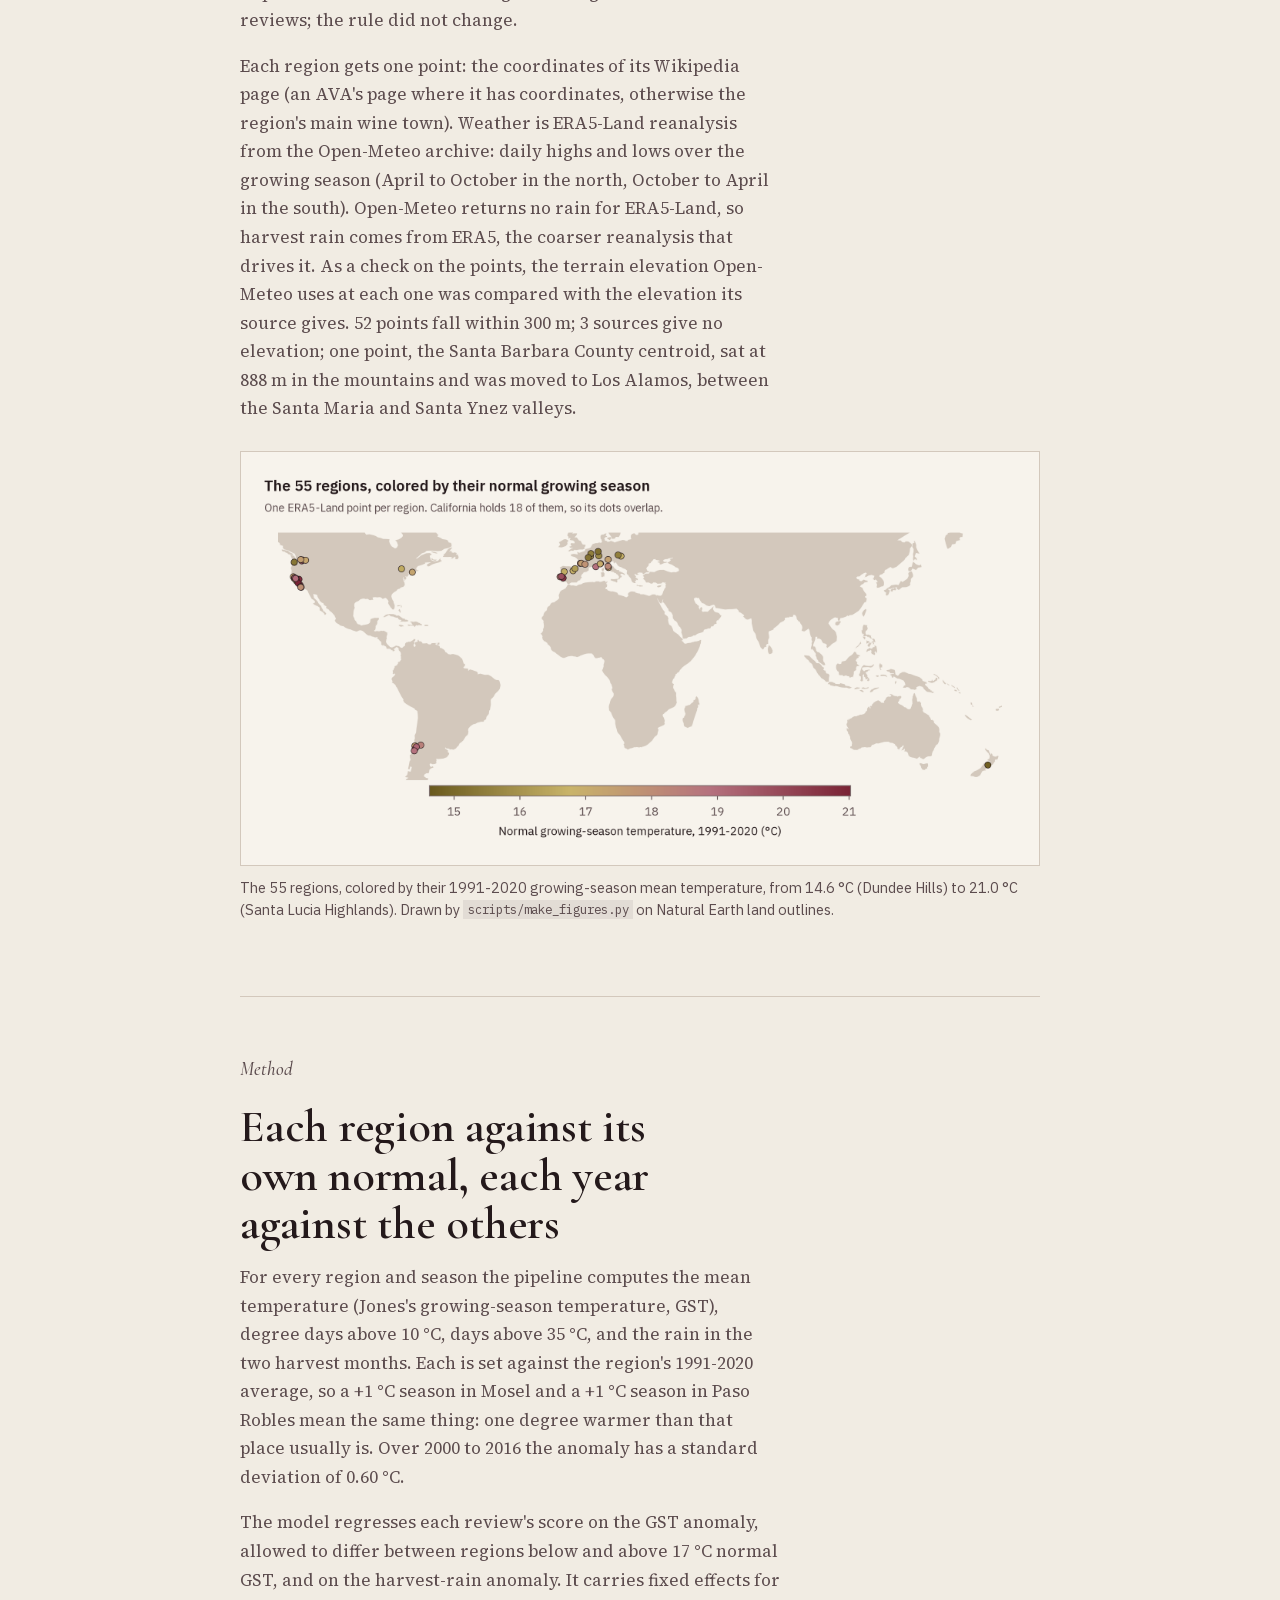
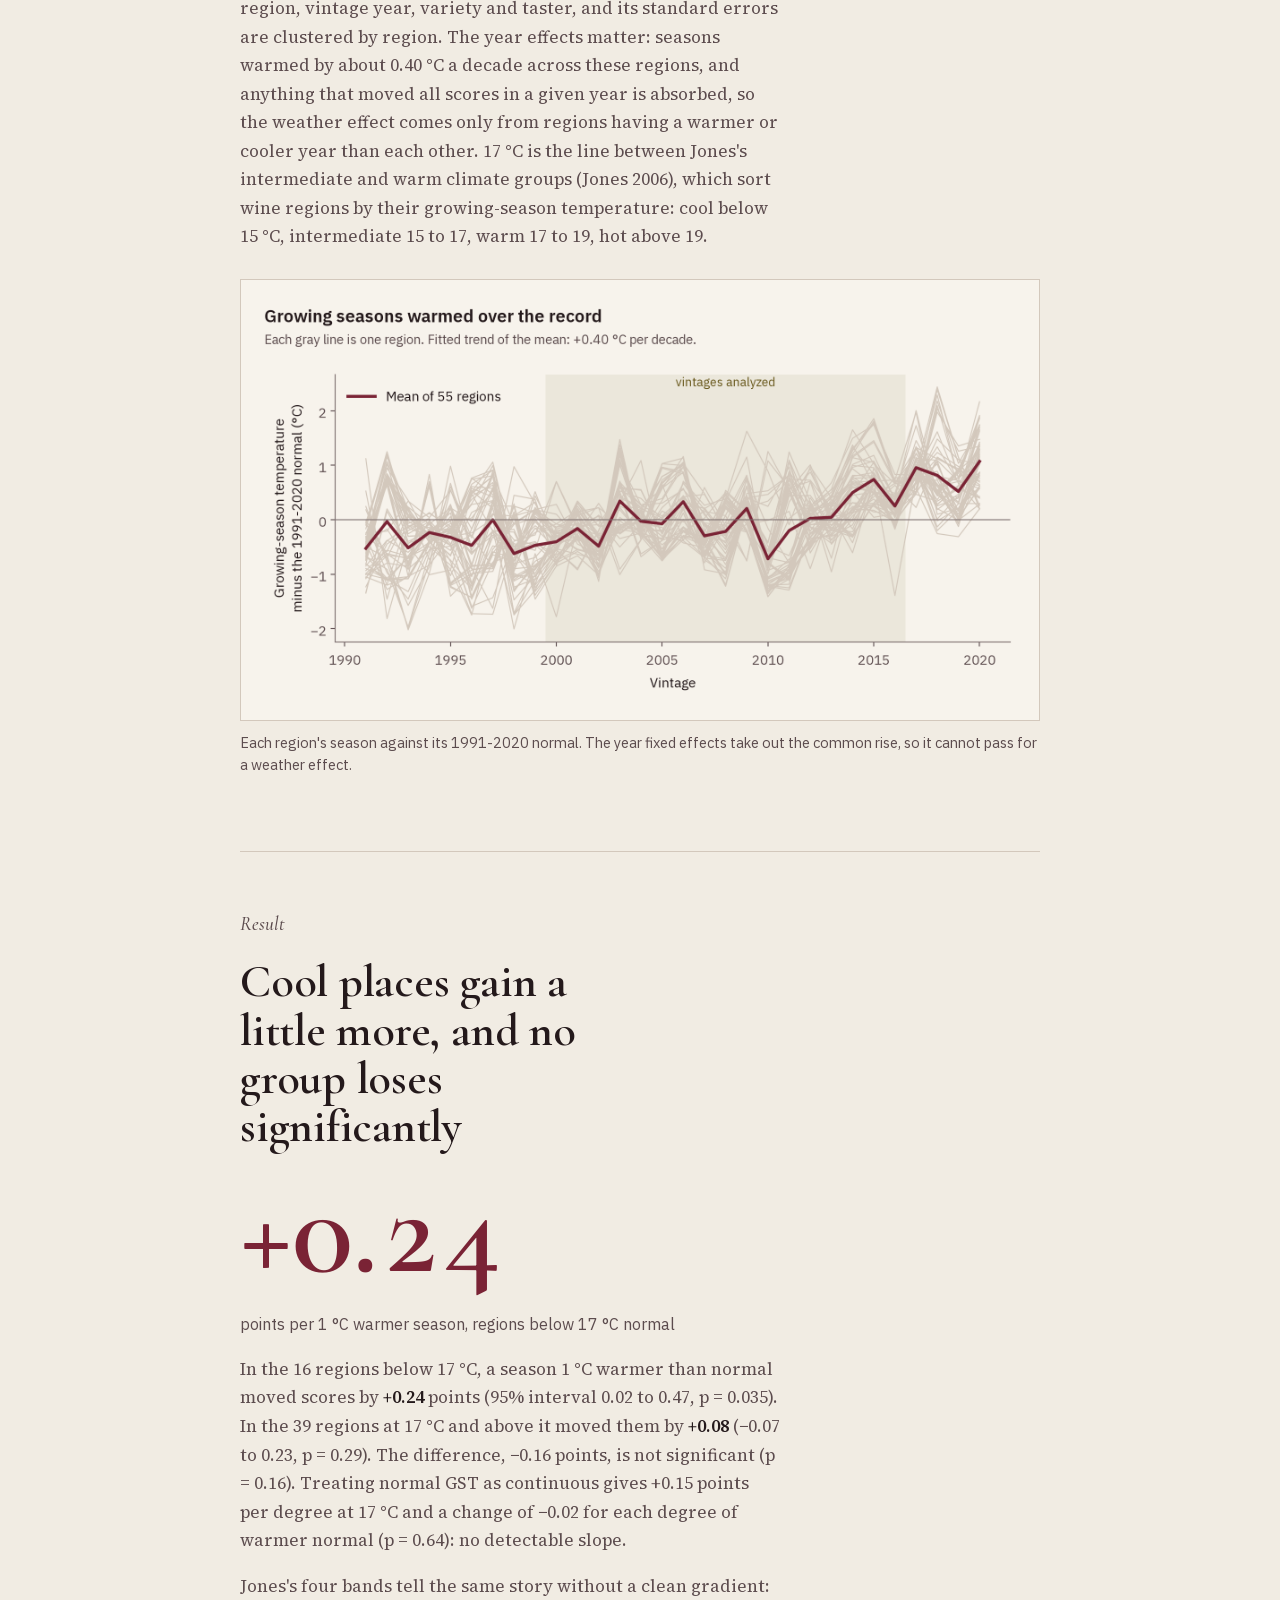
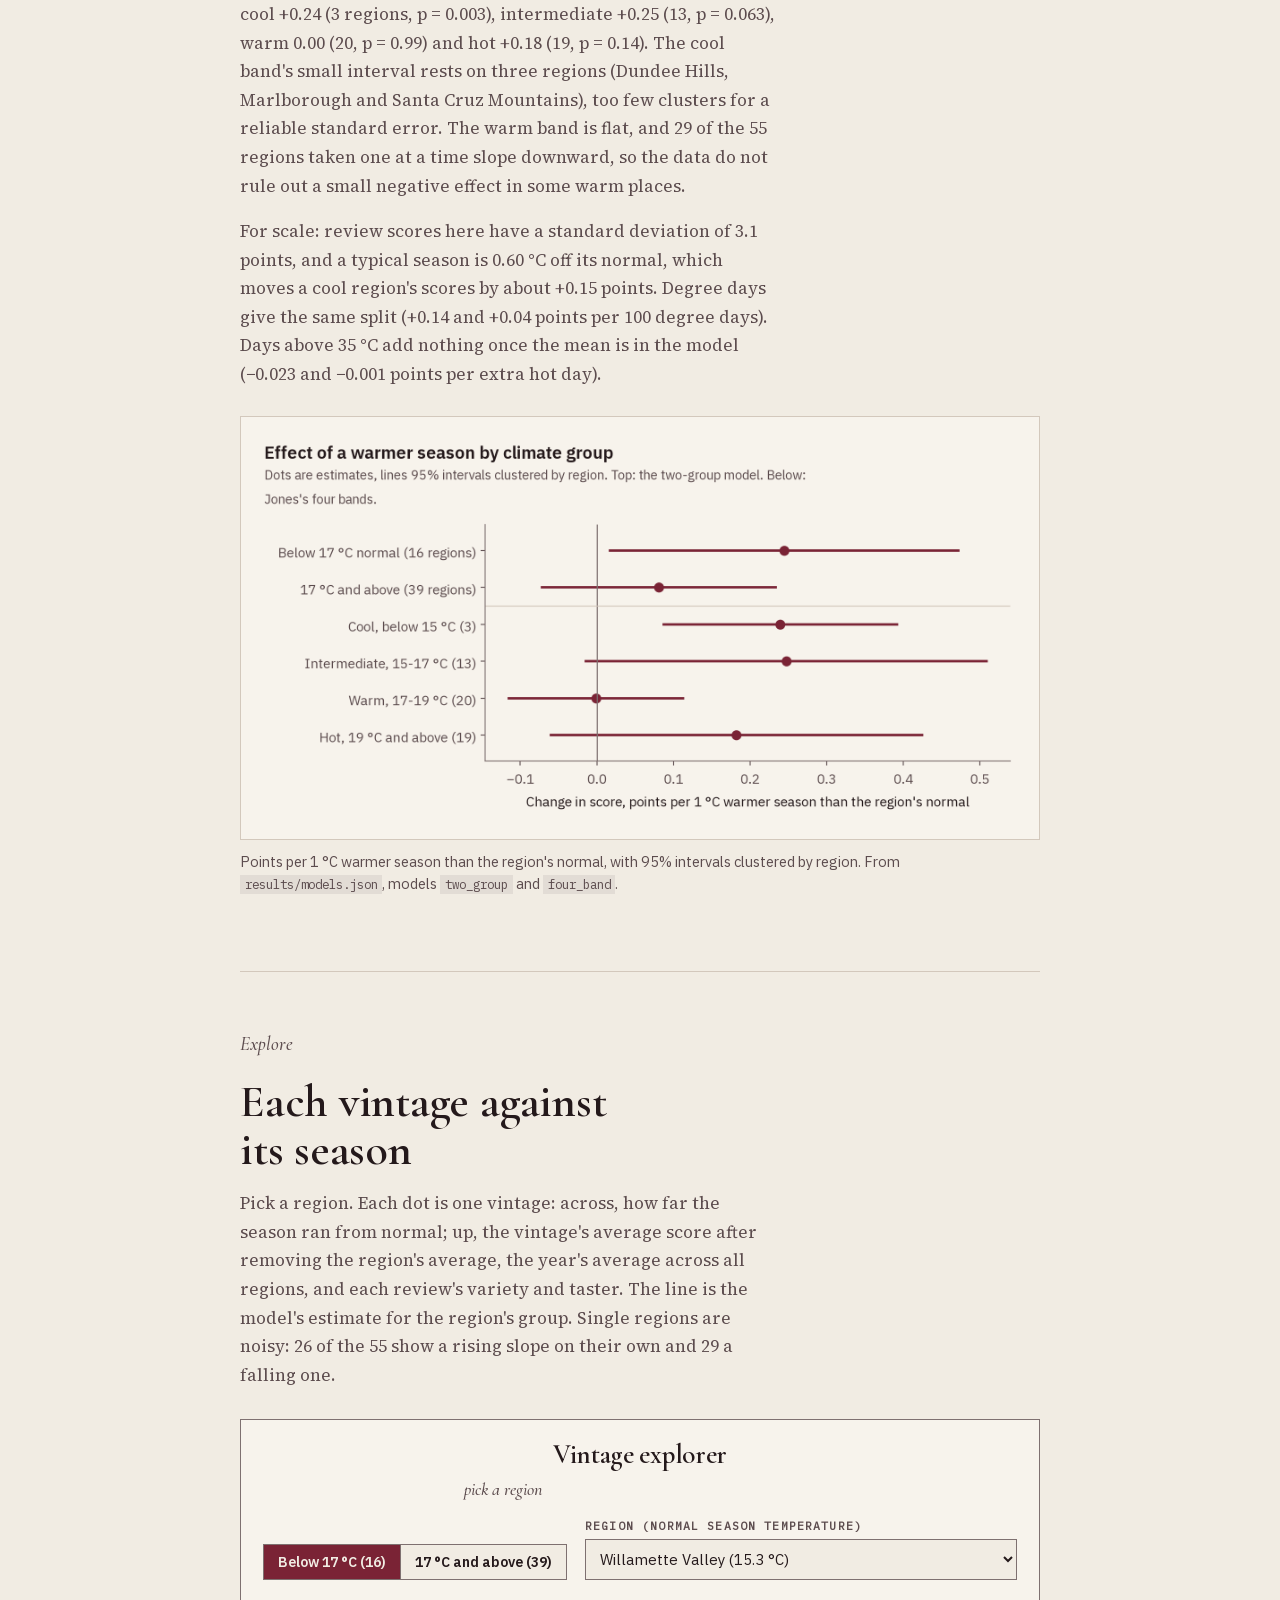
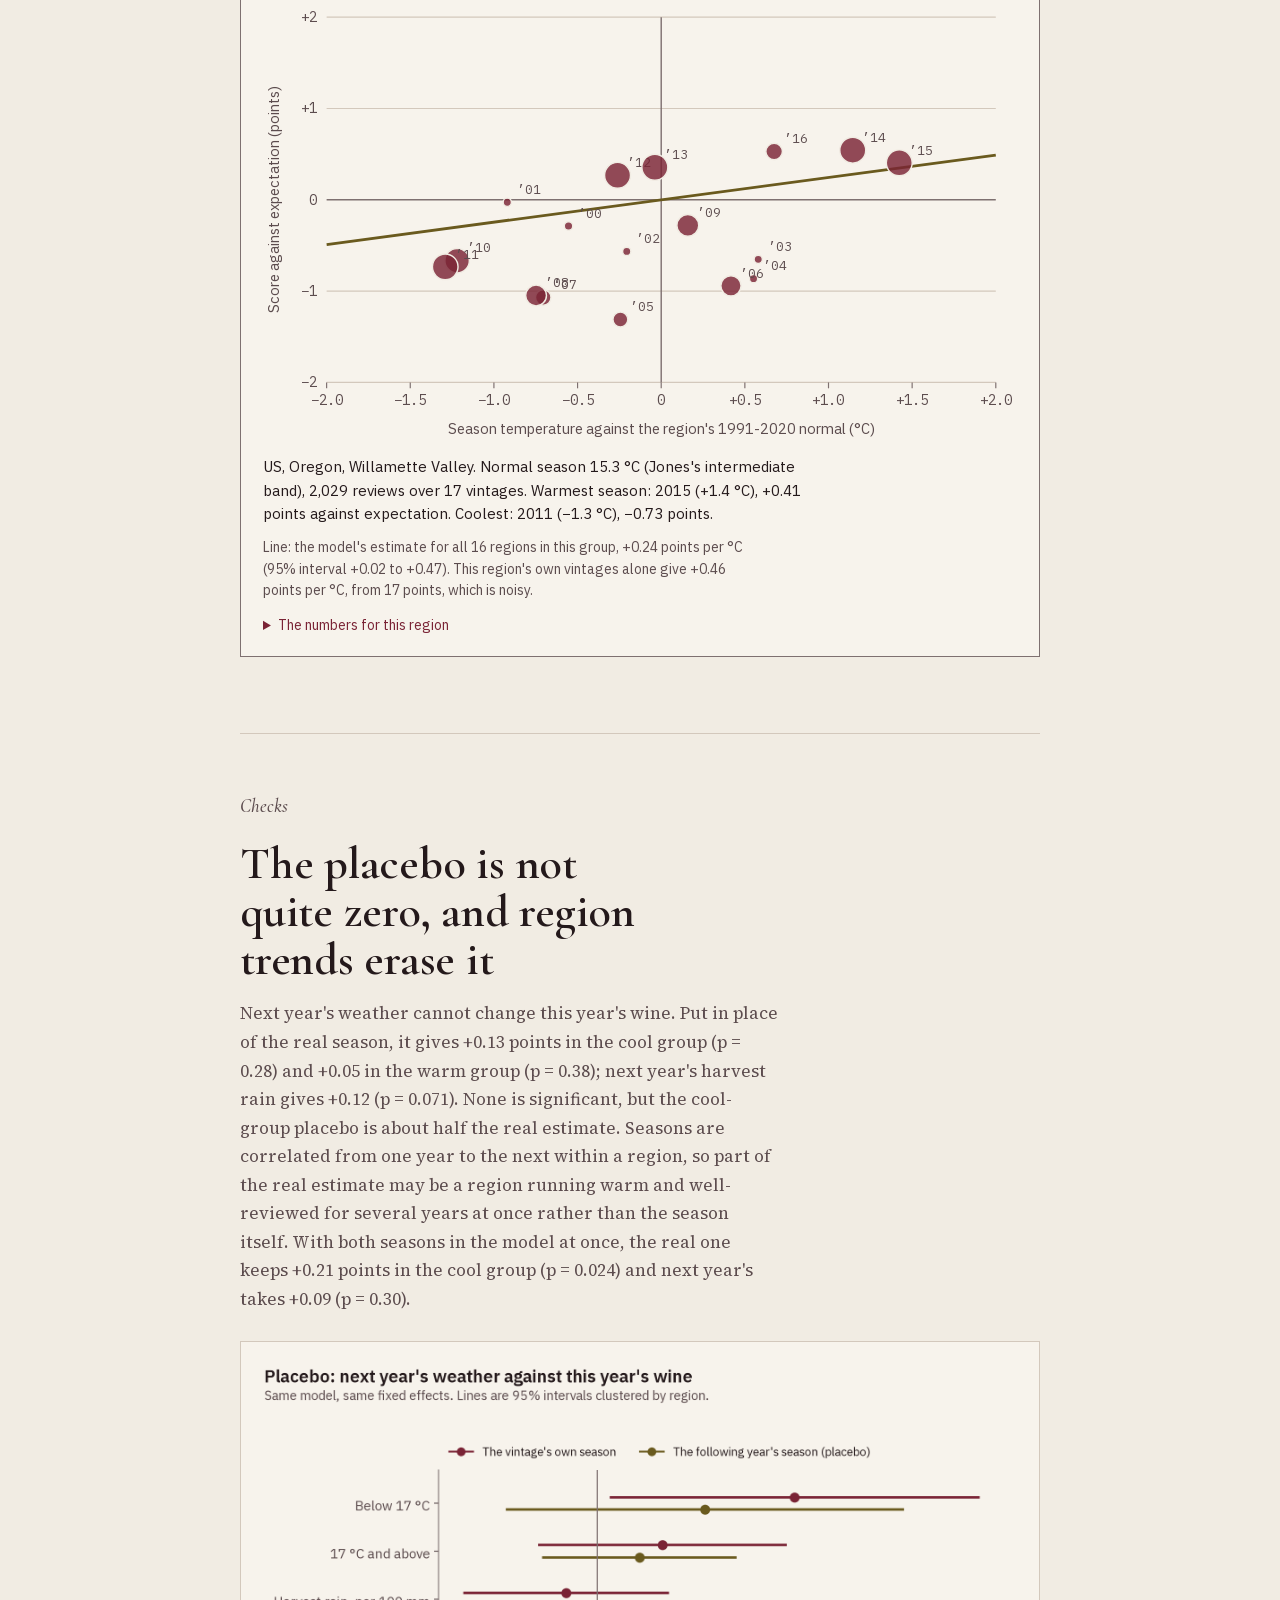
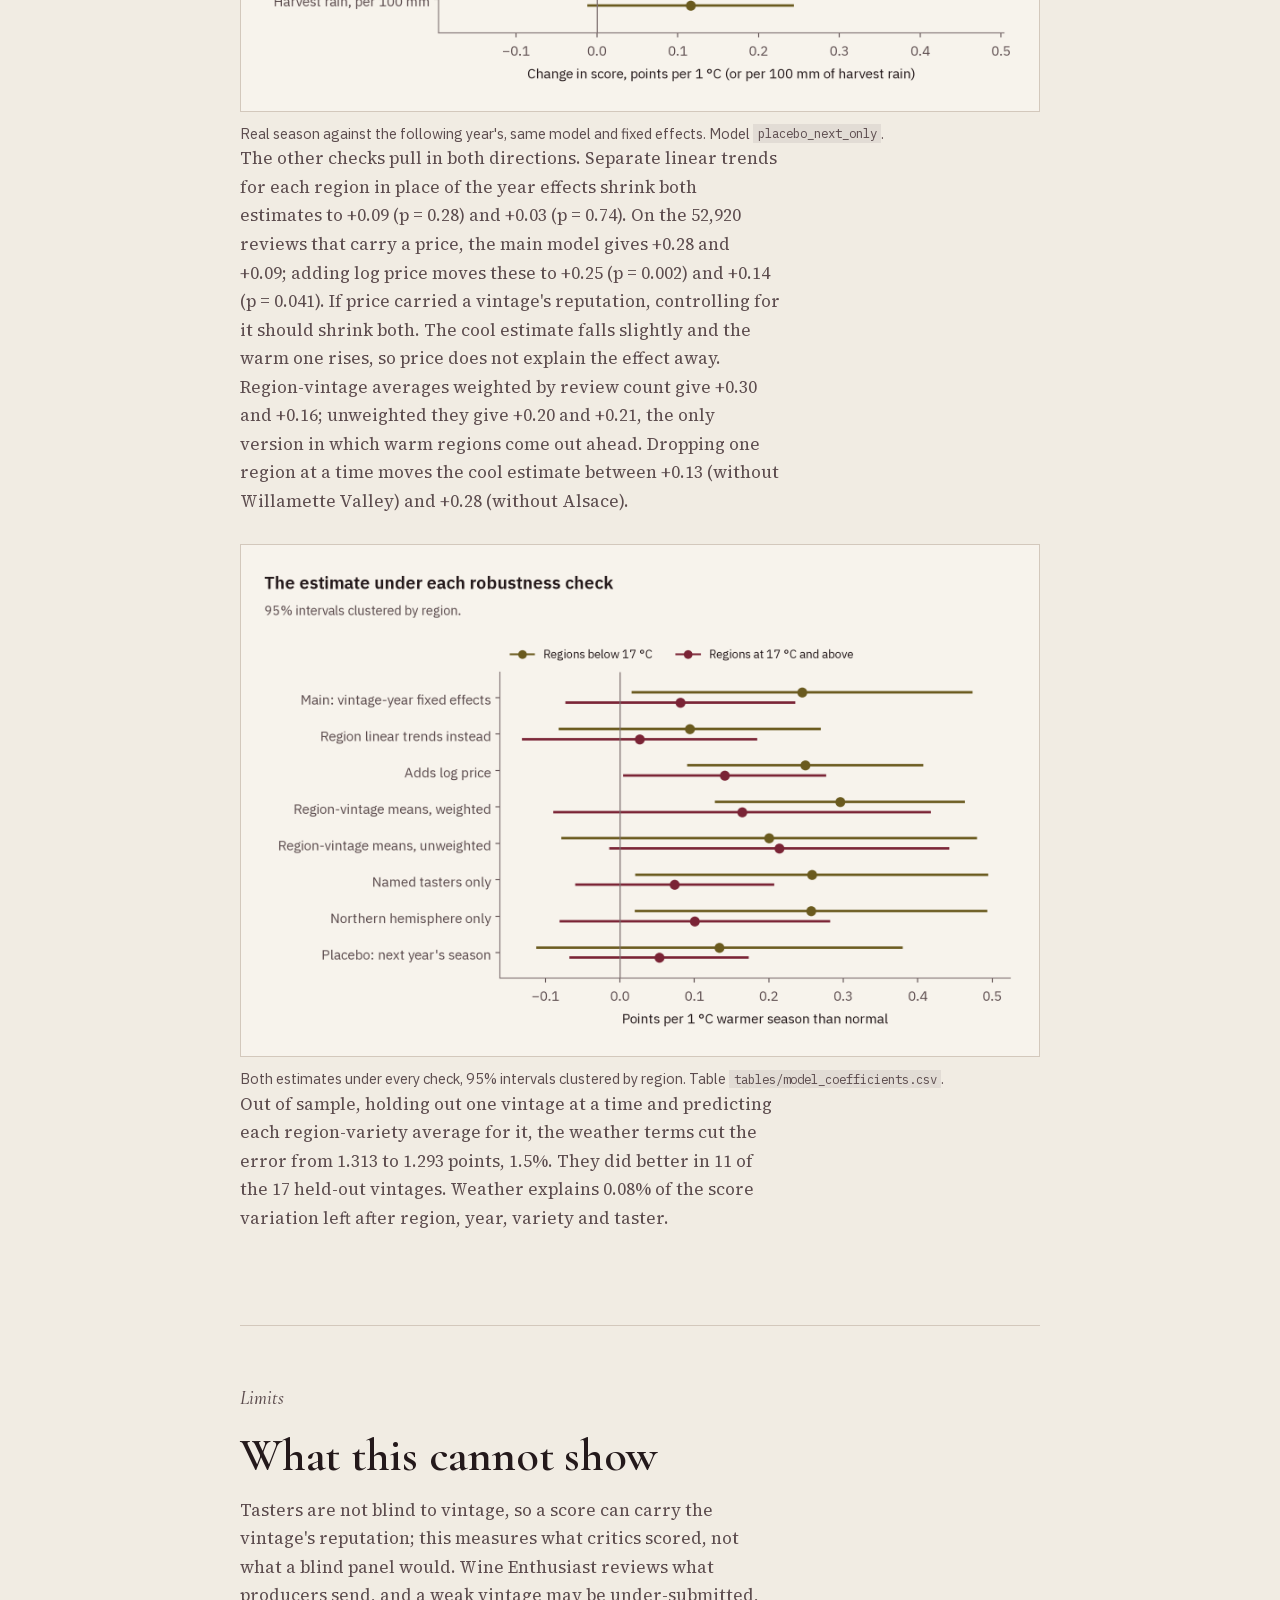
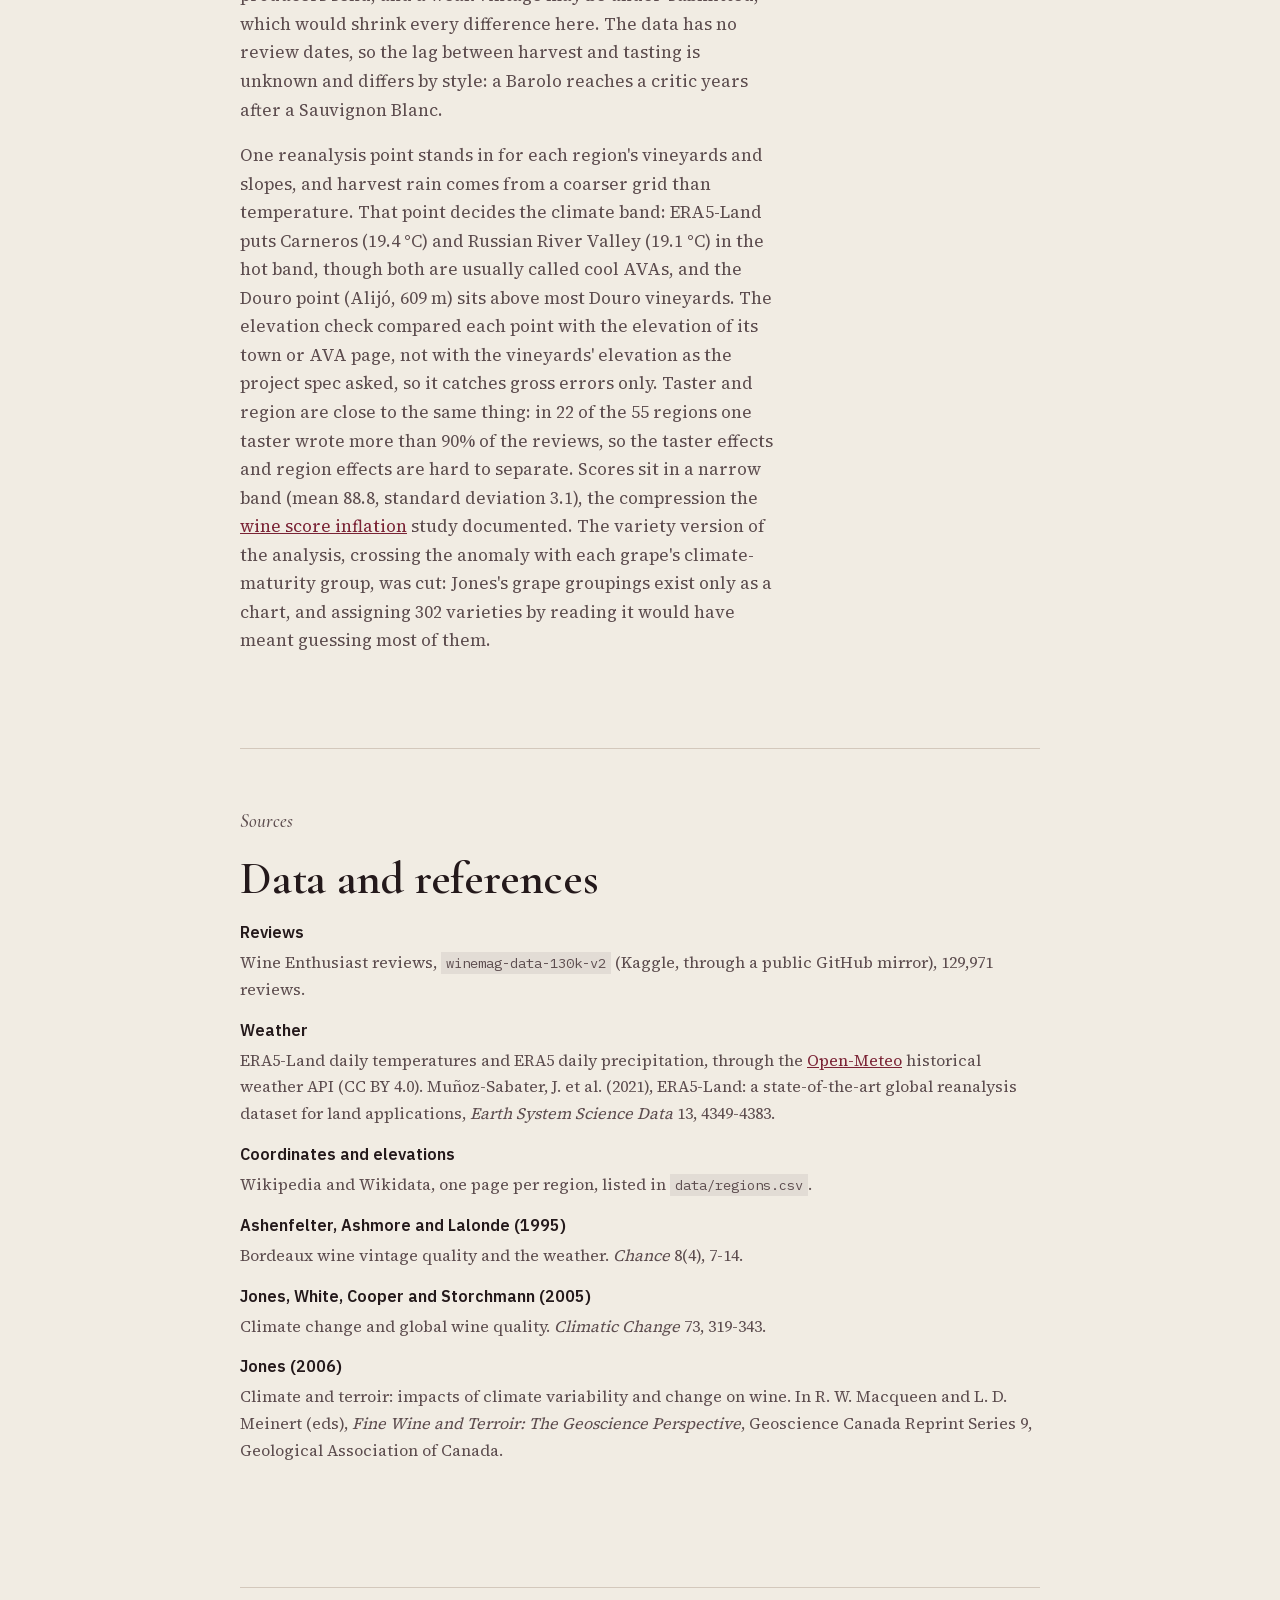
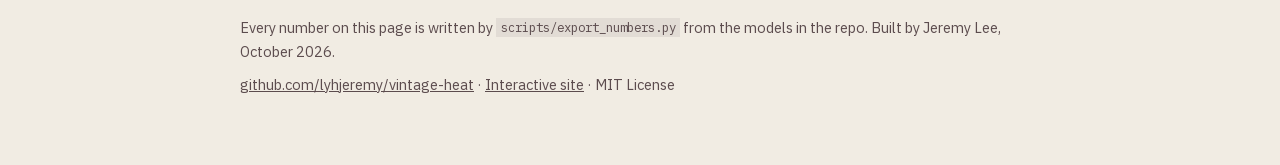
==== commit fb4fd048: "Add an at-a-glance table to the write-up, open the README with the result, keep og tags in the page " ====
--- a/overview/index.html
+++ b/overview/index.html
@@ -10,6 +10,11 @@
 <meta property="og:description" content="Does a hot growing season make better wine, or only in cool places? 55,597 reviews, 55 regions, thirty years of weather." />
 <meta property="og:type" content="article" />
 <meta property="og:url" content="https://lyhjeremy.github.io/vintage-heat/overview/" />
+<meta property="og:image" content="https://lyhjeremy.github.io/vintage-heat/og.png" />
+<meta property="og:image:width" content="1200" />
+<meta property="og:image:height" content="630" />
+<meta property="og:image:alt" content="Vintage Heat" />
+<meta name="twitter:card" content="summary_large_image" />
 <style>
   :root {
     --paper: #F1ECE3;
@@ -249,6 +254,13 @@
   .refs dt { font-family: var(--sans); font-weight: 600; font-size: 16px; color: var(--ink); margin-top: 14px; }
   .refs dd { margin: 3px 0 0; font-size: 16px; color: var(--ink2); }
   .explorer { margin-top: 26px; }
+  .cellarbook { margin: 34px 0 0; border-top: 2px solid var(--ink); border-bottom: 2px solid var(--ink); padding: 12px 0 6px; text-align: left; }
+  .cellarbook h2 { font-family: var(--mono); font-weight: 600; font-size: 12px; letter-spacing: .12em; text-transform: uppercase; color: var(--muted); margin: 0 0 6px; max-width: none; }
+  .cellarbook table { width: 100%; min-width: 0; border-collapse: collapse; }
+  .cellarbook th { font-family: var(--display); font-style: italic; font-weight: 500; font-size: 19px; color: var(--accent); text-transform: none; letter-spacing: 0; text-align: left; vertical-align: top; padding: 8px 18px 8px 0; width: 9.5rem; border-top: 1px solid var(--rule); }
+  .cellarbook td { font-family: var(--serif); font-size: 16px; line-height: 1.5; color: var(--ink); padding: 9px 0 8px; border-top: 1px solid var(--rule); }
+  .cellarbook th, .cellarbook td { border-bottom: 0; }
+  @media (max-width: 560px) { .cellarbook table, .cellarbook tbody, .cellarbook tr, .cellarbook th, .cellarbook td { display: block; width: auto; } .cellarbook td { border-top: 0; padding-top: 0; } }
 </style>
 </head>
 <body>
@@ -266,9 +278,10 @@
     <p class="hero-sub">
       A growing season 1 °C warmer than a region's normal moved Wine Enthusiast scores by
       <strong>+0.24 points</strong> in cool regions and <strong>+0.08 points</strong> in
-      warm ones. The question was whether heat helps cool places and hurts warm ones. It helped
-      the cool ones a little, and no group shows a significant negative effect; the gap between the two is not
-      statistically clear, and the checks weaken even the cool-region estimate.
+      warm ones, against a score standard deviation of 3.1. The idea under test was
+      that heat helps cool places and hurts warm ones. It helped the cool ones a little and
+      hurt no group significantly, but the gap between the groups is not statistically clear,
+      and with region trends in the model the cool estimate falls to +0.09 (p = 0.28).
     </p>
     <div class="cta-row">
       <a class="btn btn-primary" href="../">Explore each region</a>
@@ -296,6 +309,19 @@
            (1.313 to 1.293 points).</p>
       </div>
     </div>
+    <section class="cellarbook" aria-labelledby="vh-glance">
+      <h2 id="vh-glance">At a glance</h2>
+      <table>
+        <tbody>
+          <tr><th scope="row">Question</th><td>Does a season warmer than a region's normal raise critic scores, and does the effect turn negative in warm regions?</td></tr>
+          <tr><th scope="row">Data</th><td>55,597 reviews in 55 regions, vintages 2000 to 2016, joined to ERA5-Land season temperature and ERA5 harvest rain against each region's 1991-2020 normal. Region list frozen in <code>data/regions.csv</code> before any weather was fetched.</td></tr>
+          <tr><th scope="row">Method</th><td>Review-level regression with region, vintage-year, variety and taster fixed effects; errors clustered by region.</td></tr>
+          <tr><th scope="row">Checks</th><td>Placebo with next year's season: +0.13 cool (p = 0.28), +0.05 warm (p = 0.38). Holding out one vintage at a time against a baseline of each region-variety's mean from the other vintages: error 1.313 to 1.293 points (1.5% lower, better in 11 of 17 vintages).</td></tr>
+          <tr><th scope="row">Result</th><td>Per 1 °C: +0.24 below 17 °C (0.02 to 0.47), +0.08 at 17 °C and above (−0.07 to 0.23). Difference −0.16 (p = 0.16). Weather explains 0.08% of the variation left after the fixed effects.</td></tr>
+          <tr><th scope="row">Main limitation</th><td>Tasters know the vintage, so scores can carry its reputation; one weather point stands in for each region.</td></tr>
+        </tbody>
+      </table>
+    </section>
   </section>
 </div>
 
@@ -399,7 +425,7 @@
       In the 16 regions below 17 °C, a season 1 °C warmer than normal moved
       scores by <strong>+0.24</strong> points (95% interval 0.02 to 0.47, p = 0.035). In the
       39 regions at 17 °C and above it moved them by <strong>+0.08</strong>
-      (−0.07 to 0.23, p = 0.29). The difference, −0.16 points, has a p-value of p = 0.16.
+      (−0.07 to 0.23, p = 0.29). The difference, −0.16 points, is not significant (p = 0.16).
       Treating normal GST as continuous gives +0.15 points per degree at 17 °C and
       a change of −0.02 for each degree of warmer normal (p = 0.64): no detectable
       slope.
